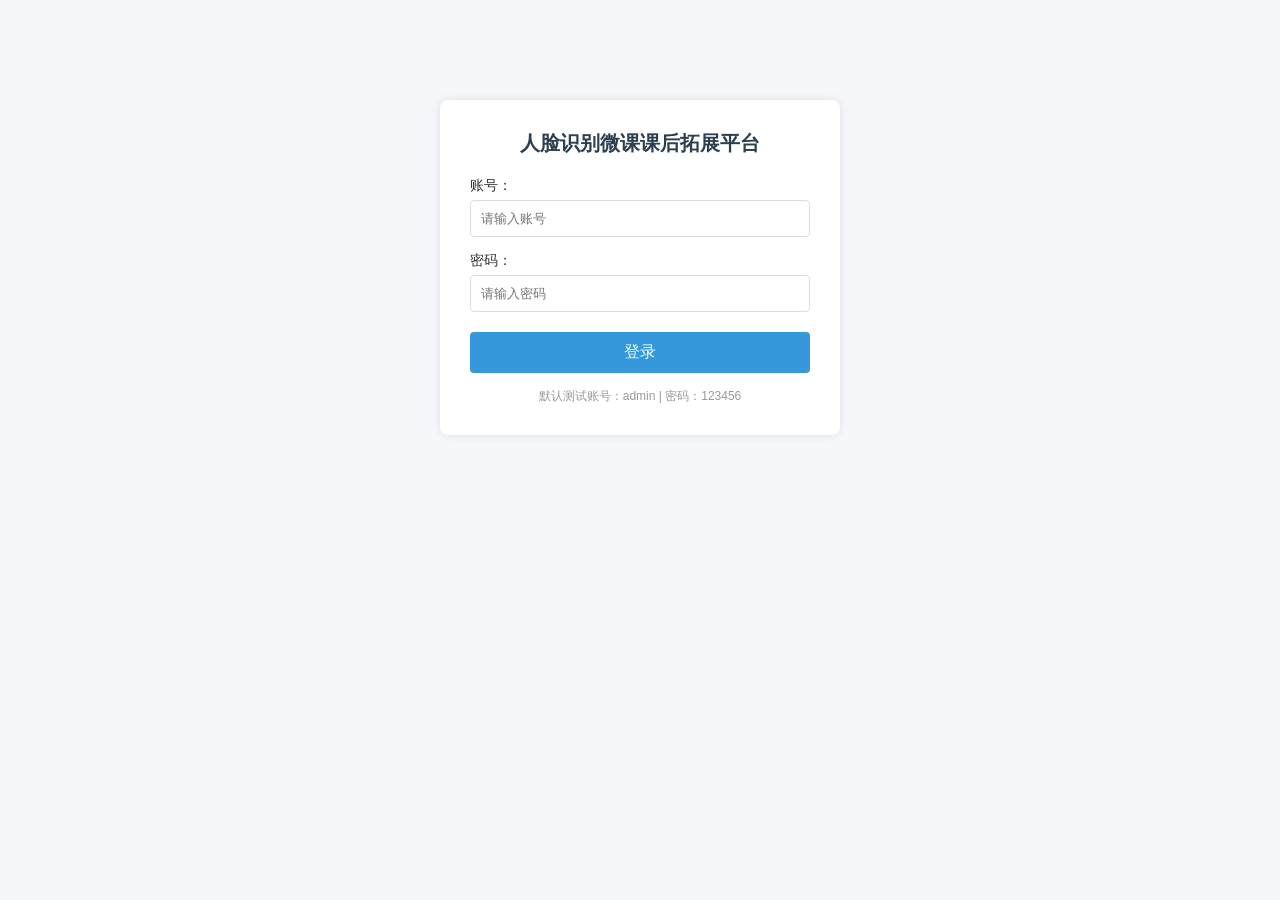
==== index.html @ 258c5673 "提交人脸识别微课平台代码" ====
<!DOCTYPE html>
<html lang="zh-CN">

<head>
    <meta charset="UTF-8">
    <meta name="viewport" content="width=device-width, initial-scale=1.0">
    <title>人脸识别微课 - 课后拓展平台</title>
    <!-- 引入全局样式 -->
    <link rel="stylesheet" href="./css/style.css">
</head>

<body>
    <div class="login-container">
        <h1>人脸识别微课课后拓展平台</h1>
        <div class="login-form">
            <label for="username">账号：</label>
            <input type="text" id="username" placeholder="请输入账号" required>
            <label for="password">密码：</label>
            <input type="password" id="password" placeholder="请输入密码" required>
            <button id="loginBtn">登录</button>
            <p class="tip">默认测试账号：admin | 密码：123456</p>
        </div>
    </div>
    <!-- 引入全局脚本 -->
    <script src="./js/main.js"></script>
</body>

</html>
---- css/style.css ----
/* 全局样式重置，消除浏览器默认差异 */
* {
    margin: 0;
    padding: 0;
    box-sizing: border-box;
    font-family: "微软雅黑", sans-serif;
}

body {
    background-color: #f5f7fa;
    color: #333;
}

/* 登录页样式 */
.login-container {
    width: 100%;
    max-width: 400px;
    margin: 100px auto;
    padding: 30px;
    background: #fff;
    border-radius: 8px;
    box-shadow: 0 0 10px rgba(0, 0, 0, 0.1);
    text-align: center;
}

.login-container h1 {
    font-size: 20px;
    margin-bottom: 20px;
    color: #2c3e50;
}

.login-form {
    text-align: left;
}

.login-form label {
    display: block;
    margin: 15px 0 5px;
    font-size: 14px;
}

.login-form input {
    width: 100%;
    padding: 10px;
    border: 1px solid #ddd;
    border-radius: 4px;
    outline: none;
}

.login-form input:focus {
    border-color: #3498db;
}

.login-form button {
    width: 100%;
    padding: 10px;
    margin-top: 20px;
    background: #3498db;
    color: #fff;
    border: none;
    border-radius: 4px;
    cursor: pointer;
    font-size: 16px;
}

.login-form button:hover {
    background: #2980b9;
}

.tip {
    margin-top: 15px;
    font-size: 12px;
    color: #999;
    text-align: center;
}

/* 学习/答题页 - 头部导航 */
.header {
    background: #2c3e50;
    color: #fff;
    padding: 15px 30px;
    display: flex;
    justify-content: space-between;
    align-items: center;
}

.header h2 {
    font-size: 18px;
}

.nav a {
    color: #fff;
    text-decoration: none;
    margin-left: 20px;
}

.nav a:hover {
    color: #3498db;
}

/* 内容容器通用样式 */
.content {
    max-width: 1200px;
    margin: 30px auto;
    padding: 0 30px;
}

/* 学习板块样式 */
.learn-card {
    background: #fff;
    padding: 20px;
    border-radius: 8px;
    box-shadow: 0 0 8px rgba(0, 0, 0, 0.05);
    margin-bottom: 20px;
}

.learn-card h3 {
    color: #2980b9;
    margin-bottom: 10px;
    border-left: 4px solid #3498db;
    padding-left: 10px;
}

.learn-card p,
.learn-card li {
    line-height: 1.8;
    margin: 8px 0;
    font-size: 14px;
}

.learn-card ul {
    padding-left: 20px;
}

/* 答题板块样式 */
.exam-card {
    background: #fff;
    padding: 20px;
    border-radius: 8px;
    box-shadow: 0 0 8px rgba(0, 0, 0, 0.05);
}

.question {
    margin: 20px 0;
    padding-bottom: 15px;
    border-bottom: 1px solid #eee;
}

.question h4 {
    font-size: 16px;
    margin-bottom: 10px;
}

.option {
    margin: 8px 0;
    cursor: pointer;
}

#submitBtn {
    padding: 10px 30px;
    background: #2ecc71;
    color: #fff;
    border: none;
    border-radius: 4px;
    cursor: pointer;
}

#submitBtn:hover {
    background: #27ae60;
}

#scoreResult {
    margin-top: 20px;
    font-size: 18px;
    font-weight: bold;
    color: #e74c3c;
}
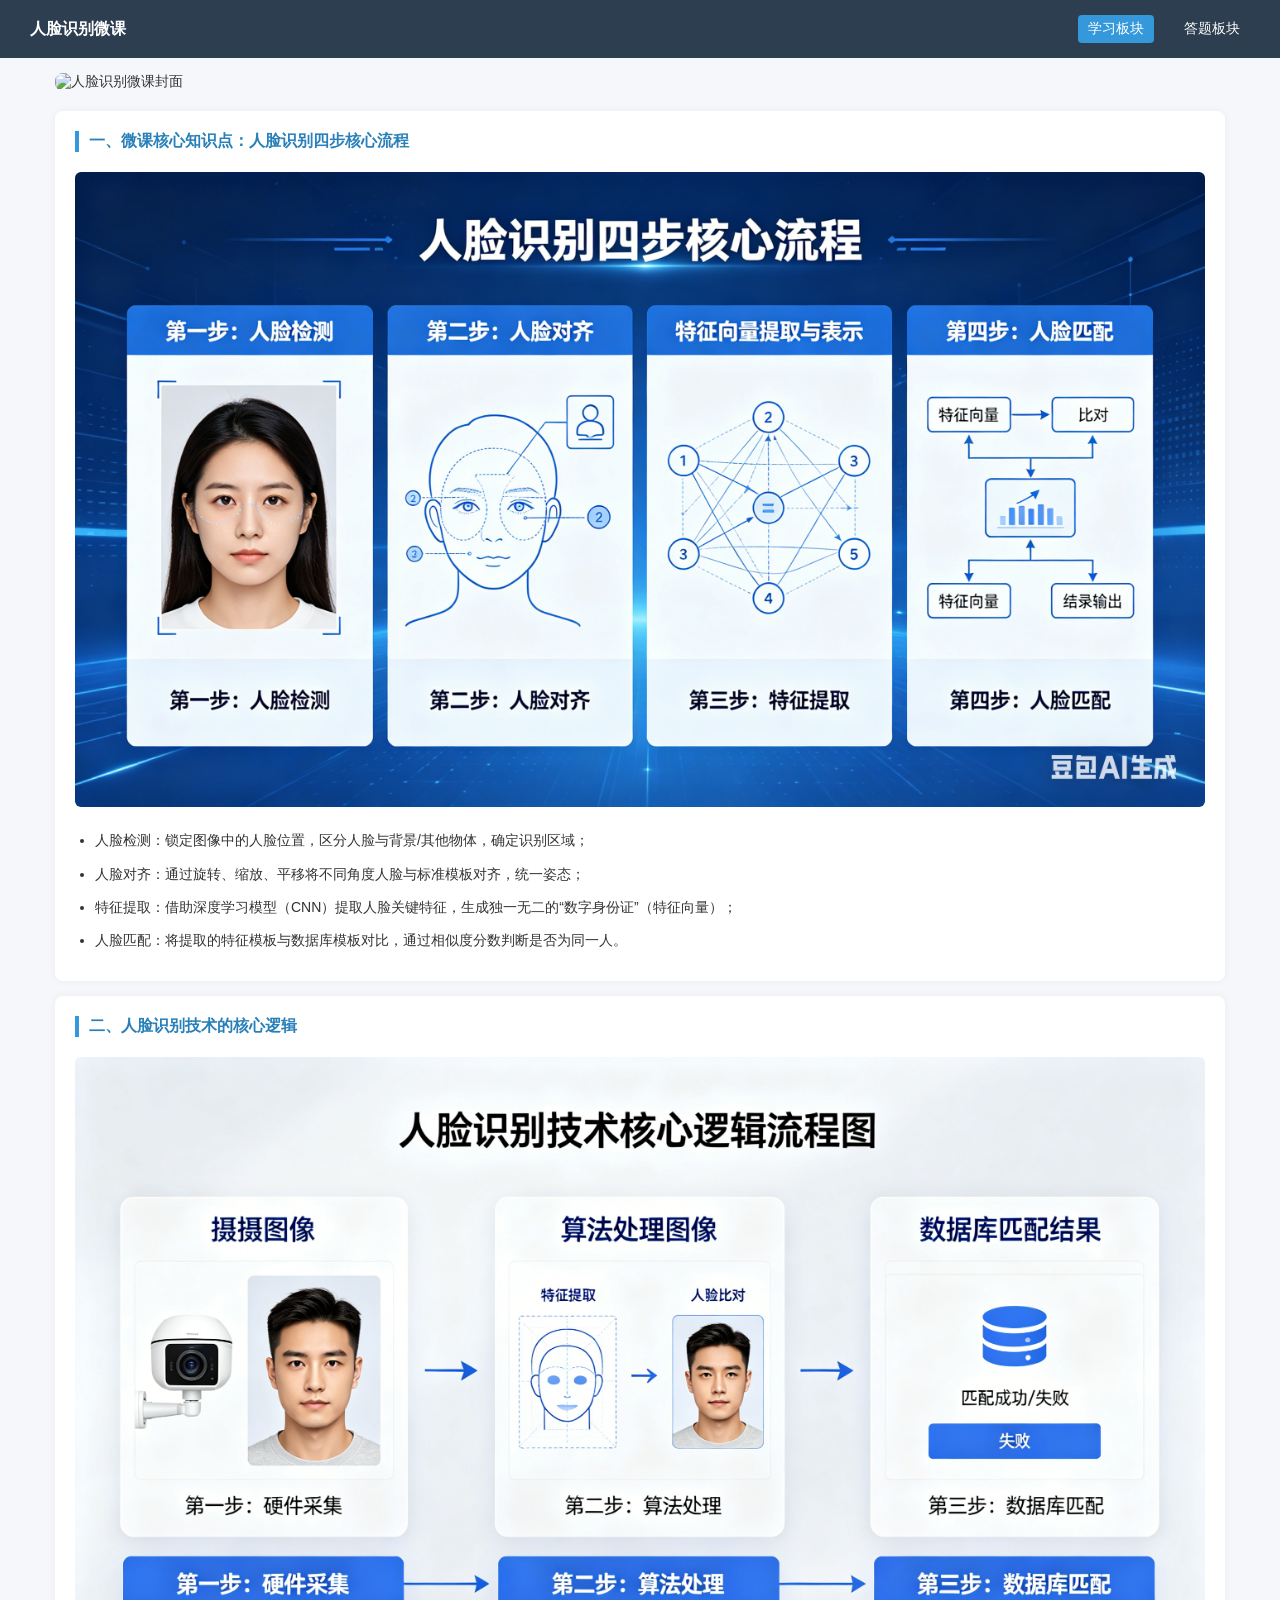
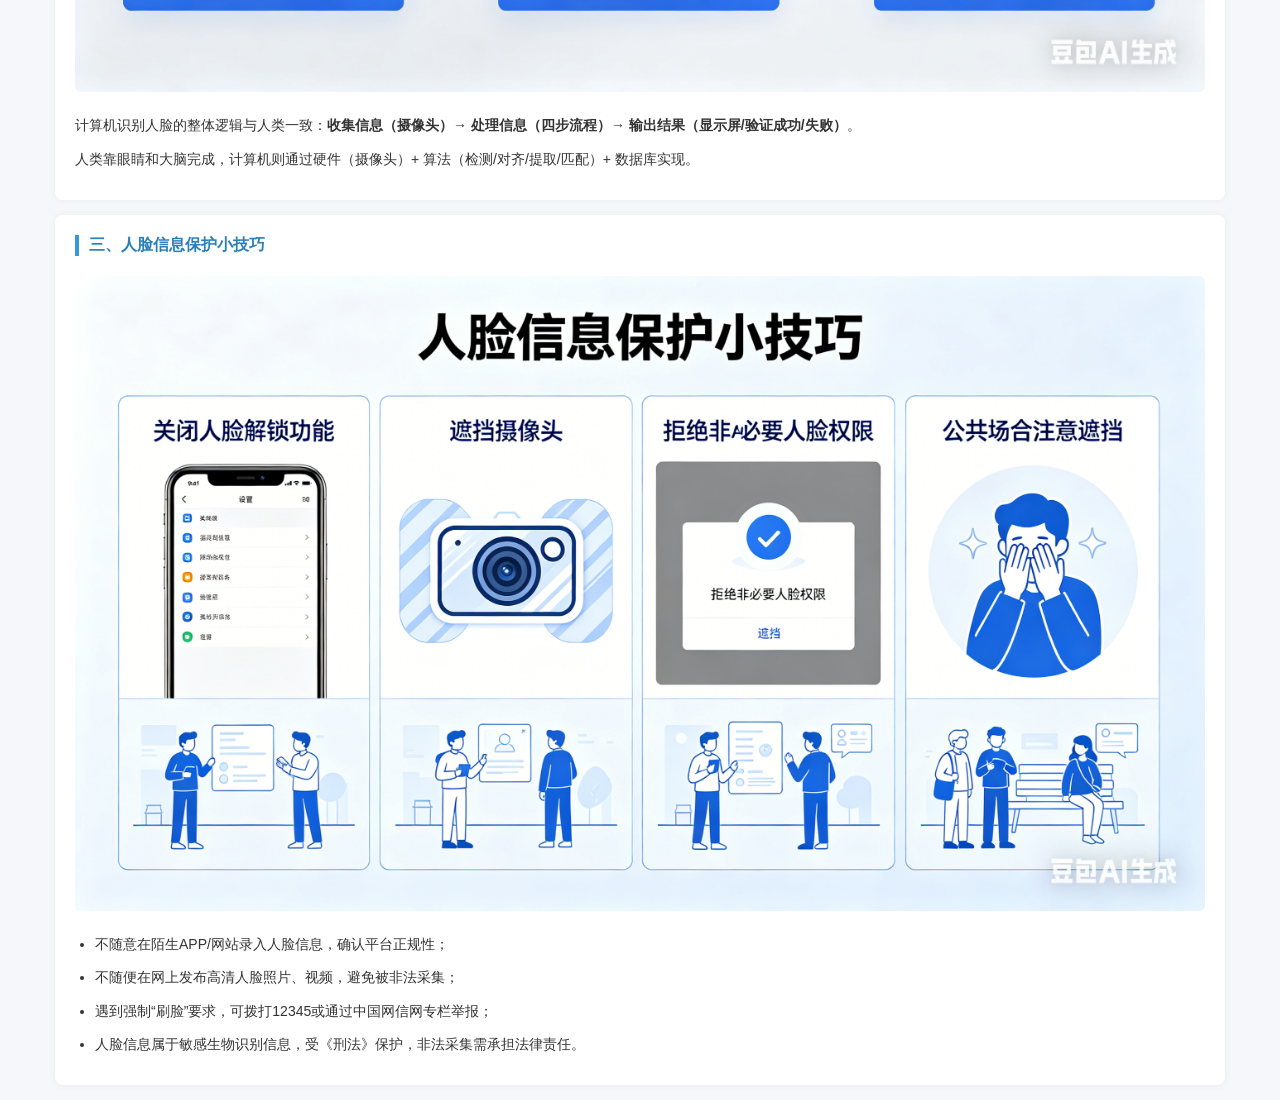
==== commit 856abfee: "更新内容" ====
--- a/index.html
+++ b/index.html
@@ -4,24 +4,55 @@
 <head>
     <meta charset="UTF-8">
     <meta name="viewport" content="width=device-width, initial-scale=1.0">
-    <title>人脸识别微课 - 课后拓展平台</title>
-    <!-- 引入全局样式 -->
+    <title>人脸识别微课 - 首页</title>
     <link rel="stylesheet" href="./css/style.css">
 </head>
 
 <body>
-    <div class="login-container">
-        <h1>人脸识别微课课后拓展平台</h1>
-        <div class="login-form">
-            <label for="username">账号：</label>
-            <input type="text" id="username" placeholder="请输入账号" required>
-            <label for="password">密码：</label>
-            <input type="password" id="password" placeholder="请输入密码" required>
-            <button id="loginBtn">登录</button>
-            <p class="tip">默认测试账号：admin | 密码：123456</p>
+    <!-- 响应式导航栏 -->
+    <div class="header">
+        <h2>人脸识别微课</h2>
+        <div class="nav">
+            <a href="./index.html" class="active">学习板块</a>
+            <a href="./pages/exam.html">答题板块</a>
         </div>
     </div>
-    <!-- 引入全局脚本 -->
+    <!-- 学习内容（整合原learn.html） -->
+    <div class="content">
+        <div class="learn-banner">
+            <!-- 替换为你的图片链接：建议尺寸750*300（手机适配） -->
+            <img src="images\1.png" alt="人脸识别微课封面">
+        </div>
+        <div class="learn-card">
+            <h3>一、微课核心知识点：人脸识别四步核心流程</h3>
+            <!-- 替换为你的图片链接：建议尺寸600*200 -->
+            <img src="images\2.png" alt="人脸识别四步流程" class="learn-img">
+            <ul>
+                <li>人脸检测：锁定图像中的人脸位置，区分人脸与背景/其他物体，确定识别区域；</li>
+                <li>人脸对齐：通过旋转、缩放、平移将不同角度人脸与标准模板对齐，统一姿态；</li>
+                <li>特征提取：借助深度学习模型（CNN）提取人脸关键特征，生成独一无二的“数字身份证”（特征向量）；</li>
+                <li>人脸匹配：将提取的特征模板与数据库模板对比，通过相似度分数判断是否为同一人。</li>
+            </ul>
+        </div>
+        <div class="learn-card">
+            <h3>二、人脸识别技术的核心逻辑</h3>
+            <!-- 替换为你的图片链接：建议尺寸600*200 -->
+            <img src="images\3.png" alt="人脸识别核心逻辑" class="learn-img">
+            <p>计算机识别人脸的整体逻辑与人类一致：<strong>收集信息（摄像头）→ 处理信息（四步流程）→ 输出结果（显示屏/验证成功/失败）</strong>。</p>
+            <p>人类靠眼睛和大脑完成，计算机则通过硬件（摄像头）+ 算法（检测/对齐/提取/匹配）+ 数据库实现。</p>
+        </div>
+        <div class="learn-card">
+            <h3>三、人脸信息保护小技巧</h3>
+            <!-- 替换为你的图片链接：建议尺寸600*200 -->
+            <img src="images\4.png" alt="人脸信息保护" class="learn-img">
+            <ul>
+                <li>不随意在陌生APP/网站录入人脸信息，确认平台正规性；</li>
+                <li>不随便在网上发布高清人脸照片、视频，避免被非法采集；</li>
+                <li>遇到强制“刷脸”要求，可拨打12345或通过中国网信网专栏举报；</li>
+                <li>人脸信息属于敏感生物识别信息，受《刑法》保护，非法采集需承担法律责任。</li>
+            </ul>
+        </div>
+    </div>
     <script src="./js/main.js"></script>
 </body>
 
--- a/css/style.css
+++ b/css/style.css
@@ -9,89 +9,47 @@
 body {
     background-color: #f5f7fa;
     color: #333;
-}
-
-/* 登录页样式 */
-.login-container {
-    width: 100%;
-    max-width: 400px;
-    margin: 100px auto;
-    padding: 30px;
-    background: #fff;
-    border-radius: 8px;
-    box-shadow: 0 0 10px rgba(0, 0, 0, 0.1);
-    text-align: center;
-}
-
-.login-container h1 {
-    font-size: 20px;
-    margin-bottom: 20px;
-    color: #2c3e50;
-}
-
-.login-form {
-    text-align: left;
-}
-
-.login-form label {
-    display: block;
-    margin: 15px 0 5px;
     font-size: 14px;
 }
 
-.login-form input {
-    width: 100%;
-    padding: 10px;
-    border: 1px solid #ddd;
-    border-radius: 4px;
-    outline: none;
-}
-
-.login-form input:focus {
-    border-color: #3498db;
-}
-
-.login-form button {
-    width: 100%;
-    padding: 10px;
-    margin-top: 20px;
-    background: #3498db;
-    color: #fff;
-    border: none;
-    border-radius: 4px;
-    cursor: pointer;
-    font-size: 16px;
-}
-
-.login-form button:hover {
-    background: #2980b9;
-}
-
-.tip {
-    margin-top: 15px;
-    font-size: 12px;
-    color: #999;
-    text-align: center;
-}
-
-/* 学习/答题页 - 头部导航 */
+/* 响应式导航栏 */
 .header {
     background: #2c3e50;
     color: #fff;
-    padding: 15px 30px;
+    padding: 12px 15px;
     display: flex;
+    flex-wrap: wrap;
     justify-content: space-between;
     align-items: center;
+    position: sticky;
+    top: 0;
+    z-index: 999;
 }
 
 .header h2 {
-    font-size: 18px;
+    font-size: 16px;
+    margin-bottom: 8px;
+    width: 100%;
+    text-align: center;
+}
+
+.nav {
+    width: 100%;
+    display: flex;
+    justify-content: center;
+    gap: 20px;
 }
 
 .nav a {
     color: #fff;
     text-decoration: none;
-    margin-left: 20px;
+    font-size: 14px;
+    padding: 5px 10px;
+    border-radius: 4px;
+}
+
+.nav a.active {
+    background: #3498db;
 }
 
 .nav a:hover {
@@ -101,17 +59,29 @@
 /* 内容容器通用样式 */
 .content {
     max-width: 1200px;
-    margin: 30px auto;
-    padding: 0 30px;
+    margin: 15px auto;
+    padding: 0 15px;
 }
 
 /* 学习板块样式 */
+.learn-banner {
+    margin-bottom: 20px;
+    border-radius: 8px;
+    overflow: hidden;
+}
+
+.learn-banner img {
+    width: 100%;
+    height: auto;
+    display: block;
+}
+
 .learn-card {
     background: #fff;
-    padding: 20px;
+    padding: 15px;
     border-radius: 8px;
     box-shadow: 0 0 8px rgba(0, 0, 0, 0.05);
-    margin-bottom: 20px;
+    margin-bottom: 15px;
 }
 
 .learn-card h3 {
@@ -119,13 +89,20 @@
     margin-bottom: 10px;
     border-left: 4px solid #3498db;
     padding-left: 10px;
+    font-size: 16px;
+}
+
+.learn-img {
+    width: 100%;
+    height: auto;
+    border-radius: 6px;
+    margin: 10px 0;
 }
 
 .learn-card p,
 .learn-card li {
     line-height: 1.8;
     margin: 8px 0;
-    font-size: 14px;
 }
 
 .learn-card ul {
@@ -135,27 +112,81 @@
 /* 答题板块样式 */
 .exam-card {
     background: #fff;
-    padding: 20px;
+    padding: 15px;
     border-radius: 8px;
     box-shadow: 0 0 8px rgba(0, 0, 0, 0.05);
 }
 
+.exam-card h3 {
+    text-align: center;
+    margin-bottom: 20px;
+    color: #2c3e50;
+    font-size: 16px;
+}
+
 .question {
-    margin: 20px 0;
+    margin: 15px 0;
     padding-bottom: 15px;
     border-bottom: 1px solid #eee;
 }
 
 .question h4 {
-    font-size: 16px;
+    font-size: 15px;
     margin-bottom: 10px;
+    color: #333;
 }
 
 .option {
     margin: 8px 0;
     cursor: pointer;
-}
-
+    padding: 8px;
+    border-radius: 4px;
+    transition: background 0.2s;
+}
+
+.option:hover {
+    background: #f0f7ff;
+}
+
+.option input {
+    margin-right: 8px;
+}
+
+/* 解析样式 */
+.analysis {
+    margin-top: 10px;
+}
+
+.analysis-content {
+    padding: 10px;
+    border-radius: 4px;
+    margin-top: 8px;
+}
+
+.analysis-content.correct {
+    background: #e8f5e9;
+    border: 1px solid #c8e6c9;
+}
+
+.analysis-content.wrong {
+    background: #ffebee;
+    border: 1px solid #ffcdd2;
+}
+
+.analysis-content span {
+    display: inline-block;
+    margin-right: 10px;
+    font-size: 13px;
+}
+
+.analysis-content p {
+    margin-top: 8px;
+    font-size: 13px;
+    color: #555;
+    line-height: 1.6;
+}
+
+/* 提交按钮 */
 #submitBtn {
     padding: 10px 30px;
     background: #2ecc71;
@@ -163,15 +194,53 @@
     border: none;
     border-radius: 4px;
     cursor: pointer;
+    display: block;
+    margin: 20px auto;
+    font-size: 16px;
 }
 
 #submitBtn:hover {
     background: #27ae60;
 }
 
-#scoreResult {
+/* 总分展示 */
+.score-result {
     margin-top: 20px;
     font-size: 18px;
     font-weight: bold;
     color: #e74c3c;
+    text-align: center;
+    padding: 10px;
+    background: #fef9e7;
+    border-radius: 4px;
+}
+
+/* 媒体查询：适配手机端（768px以下） */
+@media (min-width: 768px) {
+    .header {
+        padding: 15px 30px;
+        flex-wrap: nowrap;
+    }
+
+    .header h2 {
+        width: auto;
+        text-align: left;
+        margin-bottom: 0;
+    }
+
+    .nav {
+        width: auto;
+    }
+
+    .learn-card {
+        padding: 20px;
+    }
+
+    .exam-card {
+        padding: 20px;
+    }
+
+    .exam-card h3 {
+        font-size: 18px;
+    }
 }
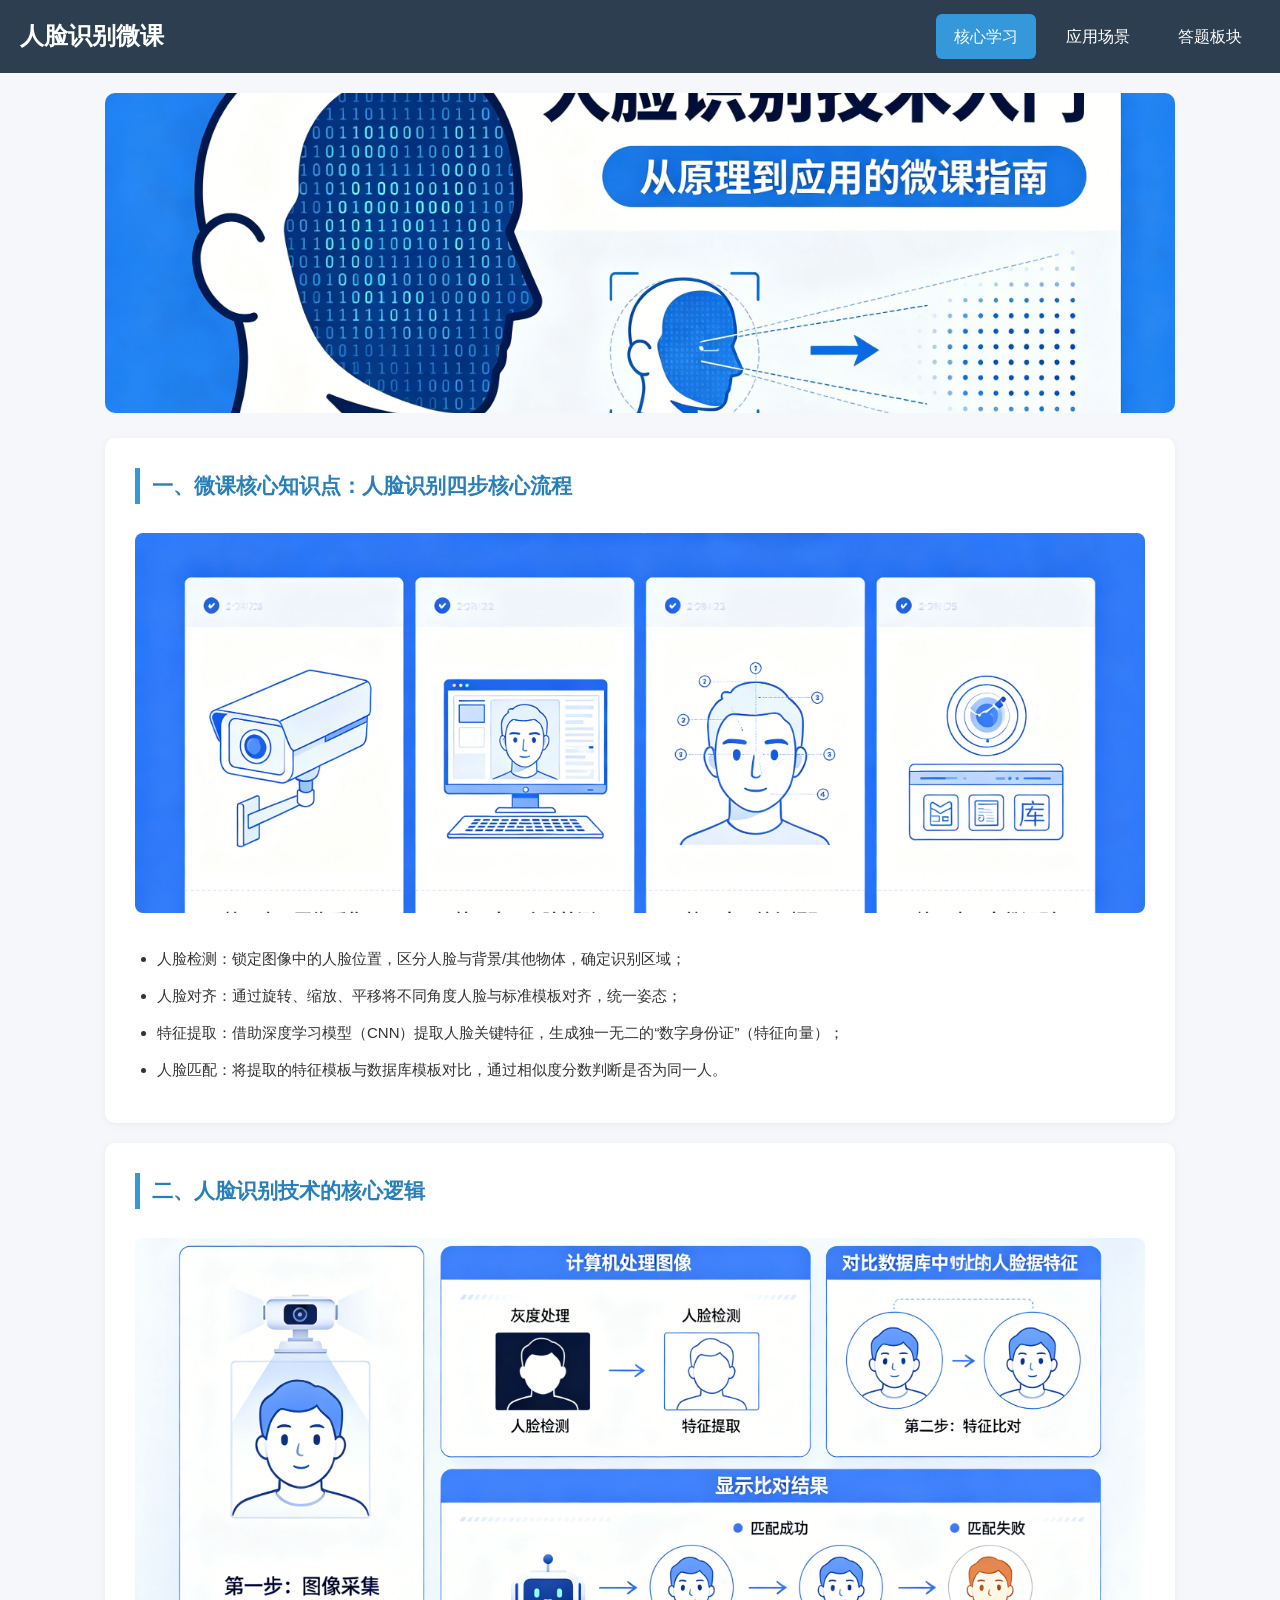
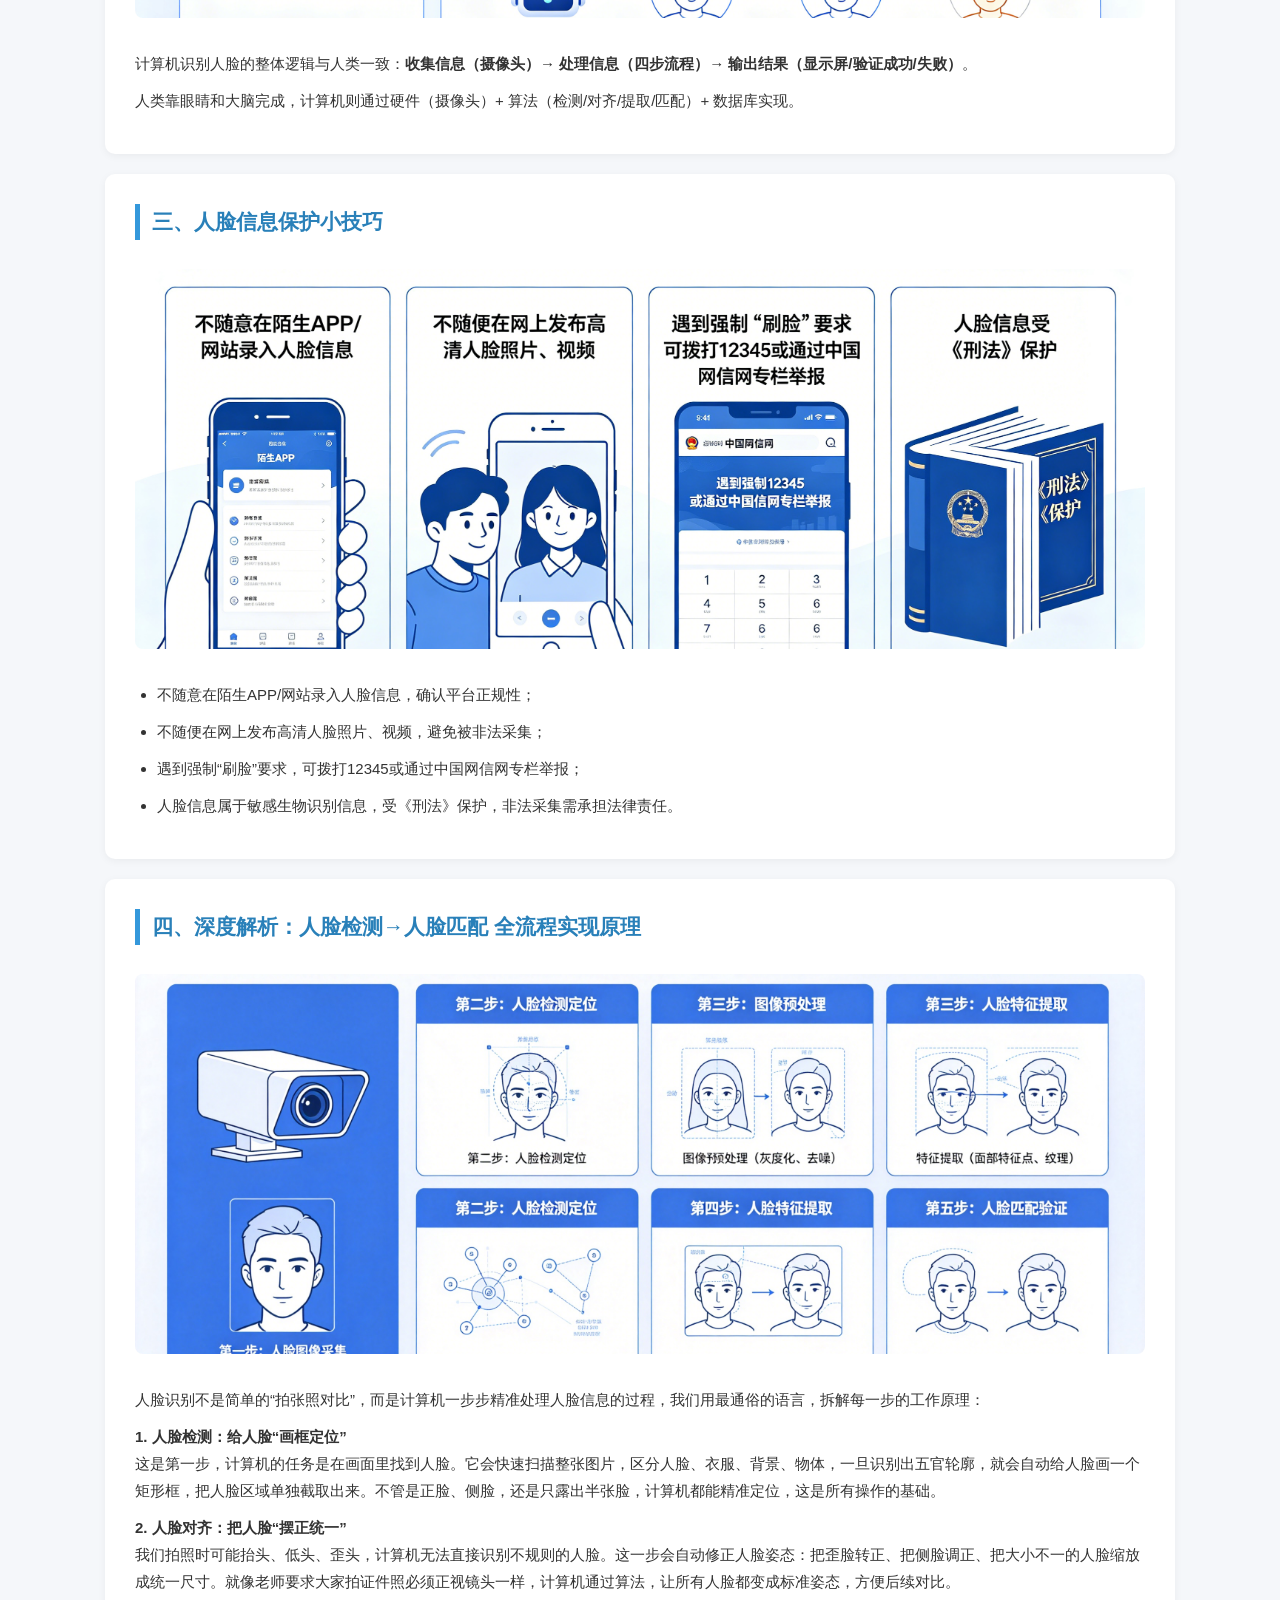
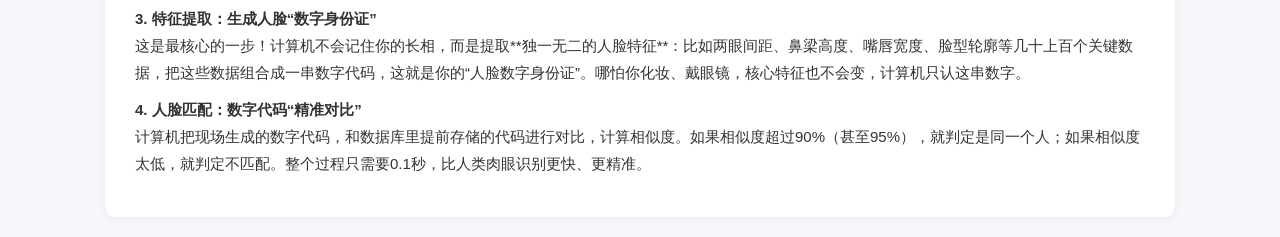
==== commit 99bd3dcd: "更新内容" ====
--- a/index.html
+++ b/index.html
@@ -4,29 +4,29 @@
 <head>
     <meta charset="UTF-8">
     <meta name="viewport" content="width=device-width, initial-scale=1.0">
-    <title>人脸识别微课 - 首页</title>
+    <title>人脸识别微课 - 核心学习</title>
     <link rel="stylesheet" href="./css/style.css">
 </head>
 
 <body>
     <!-- 响应式导航栏 -->
     <div class="header">
-        <h2>人脸识别微课</h2>
+        <h2 class="logo">人脸识别微课</h2>
         <div class="nav">
-            <a href="./index.html" class="active">学习板块</a>
+            <a href="./index.html" class="active">核心学习</a>
+            <a href="./pages/learn-apply.html">应用场景</a>
             <a href="./pages/exam.html">答题板块</a>
         </div>
     </div>
-    <!-- 学习内容（整合原learn.html） -->
+
     <div class="content">
         <div class="learn-banner">
-            <!-- 替换为你的图片链接：建议尺寸750*300（手机适配） -->
-            <img src="images\1.png" alt="人脸识别微课封面">
+            <img src="images/横幅.png" alt="人脸识别微课封面">
         </div>
+
         <div class="learn-card">
             <h3>一、微课核心知识点：人脸识别四步核心流程</h3>
-            <!-- 替换为你的图片链接：建议尺寸600*200 -->
-            <img src="images\2.png" alt="人脸识别四步流程" class="learn-img">
+            <img src="images/人脸识别四步核心流程.png" alt="人脸识别四步流程" class="learn-img">
             <ul>
                 <li>人脸检测：锁定图像中的人脸位置，区分人脸与背景/其他物体，确定识别区域；</li>
                 <li>人脸对齐：通过旋转、缩放、平移将不同角度人脸与标准模板对齐，统一姿态；</li>
@@ -34,17 +34,17 @@
                 <li>人脸匹配：将提取的特征模板与数据库模板对比，通过相似度分数判断是否为同一人。</li>
             </ul>
         </div>
+
         <div class="learn-card">
             <h3>二、人脸识别技术的核心逻辑</h3>
-            <!-- 替换为你的图片链接：建议尺寸600*200 -->
-            <img src="images\3.png" alt="人脸识别核心逻辑" class="learn-img">
+            <img src="images/人脸识别技术的核心逻辑.png" alt="人脸识别核心逻辑" class="learn-img">
             <p>计算机识别人脸的整体逻辑与人类一致：<strong>收集信息（摄像头）→ 处理信息（四步流程）→ 输出结果（显示屏/验证成功/失败）</strong>。</p>
             <p>人类靠眼睛和大脑完成，计算机则通过硬件（摄像头）+ 算法（检测/对齐/提取/匹配）+ 数据库实现。</p>
         </div>
+
         <div class="learn-card">
             <h3>三、人脸信息保护小技巧</h3>
-            <!-- 替换为你的图片链接：建议尺寸600*200 -->
-            <img src="images\4.png" alt="人脸信息保护" class="learn-img">
+            <img src="images/人脸信息保护小技巧.png" alt="人脸信息保护" class="learn-img">
             <ul>
                 <li>不随意在陌生APP/网站录入人脸信息，确认平台正规性；</li>
                 <li>不随便在网上发布高清人脸照片、视频，避免被非法采集；</li>
@@ -52,7 +52,26 @@
                 <li>人脸信息属于敏感生物识别信息，受《刑法》保护，非法采集需承担法律责任。</li>
             </ul>
         </div>
+
+        <div class="learn-card">
+            <h3>四、深度解析：人脸检测→人脸匹配 全流程实现原理</h3>
+            <img src="images/深度解析：人脸检测→人脸匹配 全流程实现原理.png" alt="人脸识别深度解析" class="learn-img">
+            <p>人脸识别不是简单的“拍张照对比”，而是计算机一步步精准处理人脸信息的过程，我们用最通俗的语言，拆解每一步的工作原理：</p>
+            <p><strong>1. 人脸检测：给人脸“画框定位”</strong><br>
+                这是第一步，计算机的任务是在画面里找到人脸。它会快速扫描整张图片，区分人脸、衣服、背景、物体，一旦识别出五官轮廓，就会自动给人脸画一个矩形框，把人脸区域单独截取出来。不管是正脸、侧脸，还是只露出半张脸，计算机都能精准定位，这是所有操作的基础。
+            </p>
+            <p><strong>2. 人脸对齐：把人脸“摆正统一”</strong><br>
+                我们拍照时可能抬头、低头、歪头，计算机无法直接识别不规则的人脸。这一步会自动修正人脸姿态：把歪脸转正、把侧脸调正、把大小不一的人脸缩放成统一尺寸。就像老师要求大家拍证件照必须正视镜头一样，计算机通过算法，让所有人脸都变成标准姿态，方便后续对比。
+            </p>
+            <p><strong>3. 特征提取：生成人脸“数字身份证”</strong><br>
+                这是最核心的一步！计算机不会记住你的长相，而是提取**独一无二的人脸特征**：比如两眼间距、鼻梁高度、嘴唇宽度、脸型轮廓等几十上百个关键数据，把这些数据组合成一串数字代码，这就是你的“人脸数字身份证”。哪怕你化妆、戴眼镜，核心特征也不会变，计算机只认这串数字。
+            </p>
+            <p><strong>4. 人脸匹配：数字代码“精准对比”</strong><br>
+                计算机把现场生成的数字代码，和数据库里提前存储的代码进行对比，计算相似度。如果相似度超过90%（甚至95%），就判定是同一个人；如果相似度太低，就判定不匹配。整个过程只需要0.1秒，比人类肉眼识别更快、更精准。
+            </p>
+        </div>
     </div>
+
     <script src="./js/main.js"></script>
 </body>
 
--- a/css/style.css
+++ b/css/style.css
@@ -1,51 +1,53 @@
-/* 全局样式重置，消除浏览器默认差异 */
+/* 全局样式重置 */
 * {
     margin: 0;
     padding: 0;
     box-sizing: border-box;
-    font-family: "微软雅黑", sans-serif;
+    font-family: "微软雅黑", "Microsoft YaHei", sans-serif;
 }
 
 body {
     background-color: #f5f7fa;
     color: #333;
     font-size: 14px;
-}
-
-/* 响应式导航栏 */
+    line-height: 1.7;
+}
+
+/* 导航栏修复：不换行、美观、固定布局 */
 .header {
     background: #2c3e50;
     color: #fff;
-    padding: 12px 15px;
+    padding: 14px 20px;
     display: flex;
-    flex-wrap: wrap;
     justify-content: space-between;
     align-items: center;
     position: sticky;
     top: 0;
     z-index: 999;
-}
-
-.header h2 {
-    font-size: 16px;
-    margin-bottom: 8px;
-    width: 100%;
-    text-align: center;
+    flex-wrap: nowrap !important;
+    white-space: nowrap;
+}
+
+.logo {
+    font-size: 20px;
+    font-weight: bold;
+    white-space: nowrap;
 }
 
 .nav {
-    width: 100%;
     display: flex;
-    justify-content: center;
-    gap: 20px;
+    gap: 12px;
+    align-items: center;
 }
 
 .nav a {
     color: #fff;
     text-decoration: none;
-    font-size: 14px;
-    padding: 5px 10px;
-    border-radius: 4px;
+    font-size: 15px;
+    padding: 8px 14px;
+    border-radius: 6px;
+    transition: all 0.2s;
+    white-space: nowrap;
 }
 
 .nav a.active {
@@ -53,95 +55,105 @@
 }
 
 .nav a:hover {
-    color: #3498db;
-}
-
-/* 内容容器通用样式 */
+    background: #3498db;
+    opacity: 0.9;
+}
+
+/* 内容容器 */
 .content {
-    max-width: 1200px;
-    margin: 15px auto;
+    max-width: 1100px;
+    margin: 20px auto;
     padding: 0 15px;
 }
 
-/* 学习板块样式 */
+/* 横幅图片：修复显示不全 */
 .learn-banner {
-    margin-bottom: 20px;
-    border-radius: 8px;
+    width: 100%;
+    height: 240px;
+    border-radius: 10px;
     overflow: hidden;
+    margin-bottom: 25px;
 }
 
 .learn-banner img {
     width: 100%;
-    height: auto;
+    height: 100%;
+    object-fit: cover;
     display: block;
 }
 
+/* 学习卡片 */
 .learn-card {
     background: #fff;
-    padding: 15px;
-    border-radius: 8px;
-    box-shadow: 0 0 8px rgba(0, 0, 0, 0.05);
-    margin-bottom: 15px;
+    padding: 22px;
+    border-radius: 10px;
+    box-shadow: 0 2px 8px rgba(0, 0, 0, 0.05);
+    margin-bottom: 20px;
 }
 
 .learn-card h3 {
     color: #2980b9;
-    margin-bottom: 10px;
-    border-left: 4px solid #3498db;
-    padding-left: 10px;
-    font-size: 16px;
+    margin-bottom: 15px;
+    border-left: 5px solid #3498db;
+    padding-left: 12px;
+    font-size: 18px;
 }
 
 .learn-img {
     width: 100%;
-    height: auto;
-    border-radius: 6px;
-    margin: 10px 0;
+    max-height: 380px;
+    object-fit: cover;
+    border-radius: 8px;
+    margin: 14px 0;
 }
 
 .learn-card p,
 .learn-card li {
     line-height: 1.8;
-    margin: 8px 0;
+    margin: 10px 0;
+    font-size: 15px;
 }
 
 .learn-card ul {
-    padding-left: 20px;
-}
-
-/* 答题板块样式 */
+    padding-left: 22px;
+}
+
+/* 答题卡片 */
 .exam-card {
     background: #fff;
-    padding: 15px;
-    border-radius: 8px;
-    box-shadow: 0 0 8px rgba(0, 0, 0, 0.05);
+    padding: 25px;
+    border-radius: 10px;
+    box-shadow: 0 2px 8px rgba(0, 0, 0, 0.05);
 }
 
 .exam-card h3 {
     text-align: center;
-    margin-bottom: 20px;
+    margin-bottom: 25px;
     color: #2c3e50;
+    font-size: 19px;
+}
+
+.question {
+    margin: 20px 0;
+    padding-bottom: 18px;
+    border-bottom: 1px solid #eee;
+}
+
+.question h4 {
     font-size: 16px;
-}
-
-.question {
-    margin: 15px 0;
-    padding-bottom: 15px;
-    border-bottom: 1px solid #eee;
-}
-
-.question h4 {
-    font-size: 15px;
-    margin-bottom: 10px;
+    margin-bottom: 12px;
     color: #333;
 }
 
+/* 答题点击范围优化 */
 .option {
-    margin: 8px 0;
+    display: block;
+    margin: 10px 0;
     cursor: pointer;
-    padding: 8px;
-    border-radius: 4px;
+    padding: 10px 12px;
+    border-radius: 6px;
     transition: background 0.2s;
+    width: 100%;
 }
 
 .option:hover {
@@ -149,18 +161,19 @@
 }
 
 .option input {
-    margin-right: 8px;
+    margin-right: 10px;
+    transform: scale(1.1);
 }
 
 /* 解析样式 */
 .analysis {
+    margin-top: 12px;
+}
+
+.analysis-content {
+    padding: 14px;
+    border-radius: 6px;
     margin-top: 10px;
-}
-
-.analysis-content {
-    padding: 10px;
-    border-radius: 4px;
-    margin-top: 8px;
 }
 
 .analysis-content.correct {
@@ -175,72 +188,103 @@
 
 .analysis-content span {
     display: inline-block;
-    margin-right: 10px;
-    font-size: 13px;
+    margin-right: 15px;
+    font-size: 14px;
 }
 
 .analysis-content p {
-    margin-top: 8px;
-    font-size: 13px;
+    margin-top: 10px;
+    font-size: 14px;
     color: #555;
     line-height: 1.6;
 }
 
 /* 提交按钮 */
 #submitBtn {
-    padding: 10px 30px;
+    padding: 12px 35px;
     background: #2ecc71;
     color: #fff;
     border: none;
-    border-radius: 4px;
+    border-radius: 6px;
     cursor: pointer;
     display: block;
-    margin: 20px auto;
-    font-size: 16px;
+    margin: 30px auto;
+    font-size: 17px;
+    transition: background 0.2s;
 }
 
 #submitBtn:hover {
     background: #27ae60;
 }
 
-/* 总分展示 */
+/* 总分 */
 .score-result {
     margin-top: 20px;
-    font-size: 18px;
+    font-size: 20px;
     font-weight: bold;
     color: #e74c3c;
     text-align: center;
-    padding: 10px;
+    padding: 14px;
     background: #fef9e7;
-    border-radius: 4px;
-}
-
-/* 媒体查询：适配手机端（768px以下） */
+    border-radius: 6px;
+}
+
+/* 电脑端专属优化 */
 @media (min-width: 768px) {
+    body {
+        font-size: 16px;
+    }
+
+    .logo {
+        font-size: 24px;
+    }
+
+    .nav a {
+        font-size: 16px;
+        padding: 9px 18px;
+    }
+
+    .learn-banner {
+        height: 320px;
+    }
+
+    .learn-card {
+        padding: 30px;
+    }
+
+    .learn-card h3 {
+        font-size: 21px;
+    }
+
+    .exam-card {
+        padding: 40px;
+    }
+
+    .question h4 {
+        font-size: 18px;
+    }
+
+    .option {
+        font-size: 16px;
+    }
+}
+
+/* 手机端小屏优化 */
+@media (max-width: 576px) {
     .header {
-        padding: 15px 30px;
-        flex-wrap: nowrap;
-    }
-
-    .header h2 {
-        width: auto;
-        text-align: left;
-        margin-bottom: 0;
-    }
-
-    .nav {
-        width: auto;
-    }
-
-    .learn-card {
-        padding: 20px;
-    }
-
-    .exam-card {
-        padding: 20px;
-    }
-
-    .exam-card h3 {
-        font-size: 18px;
+        padding: 12px 10px;
+    }
+
+    .logo {
+        font-size: 16px;
+    }
+
+    .nav a {
+        font-size: 13px;
+        padding: 6px 8px;
+    }
+
+    .learn-banner {
+        height: 160px;
     }
 }
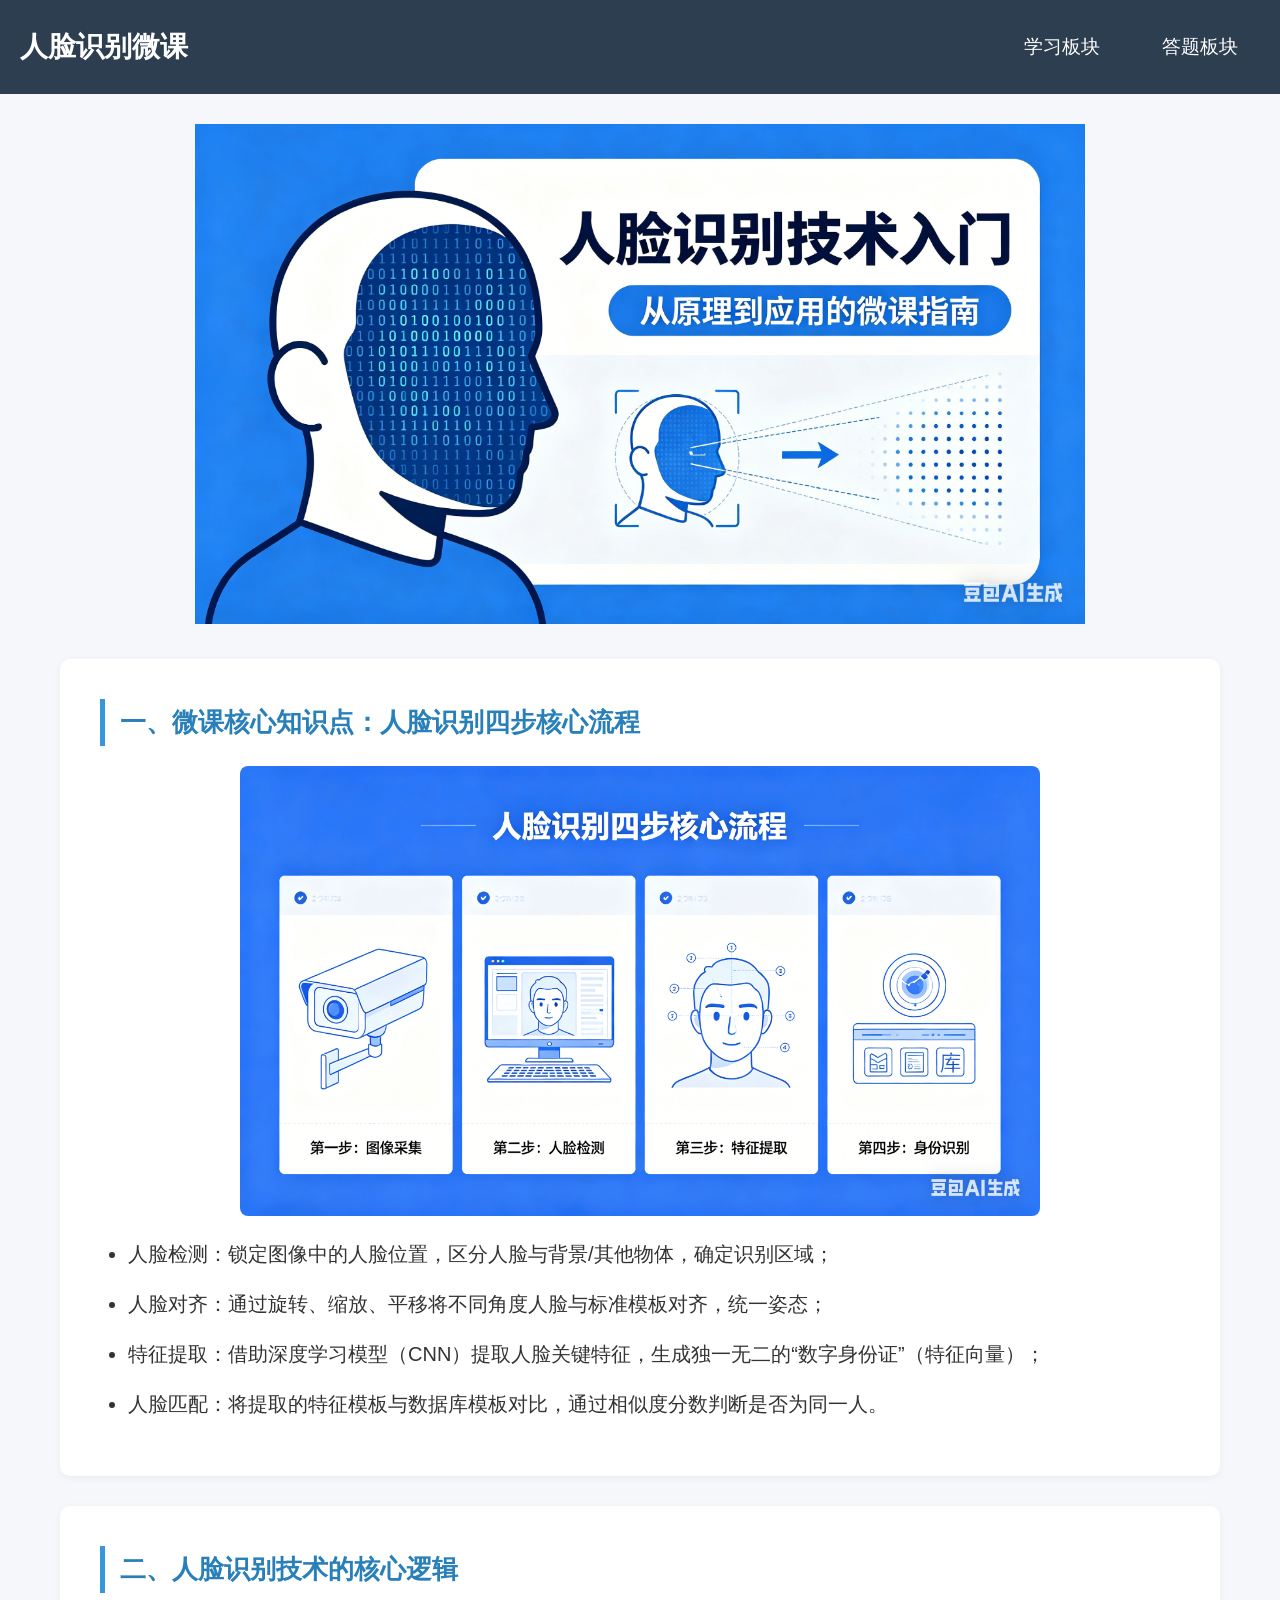
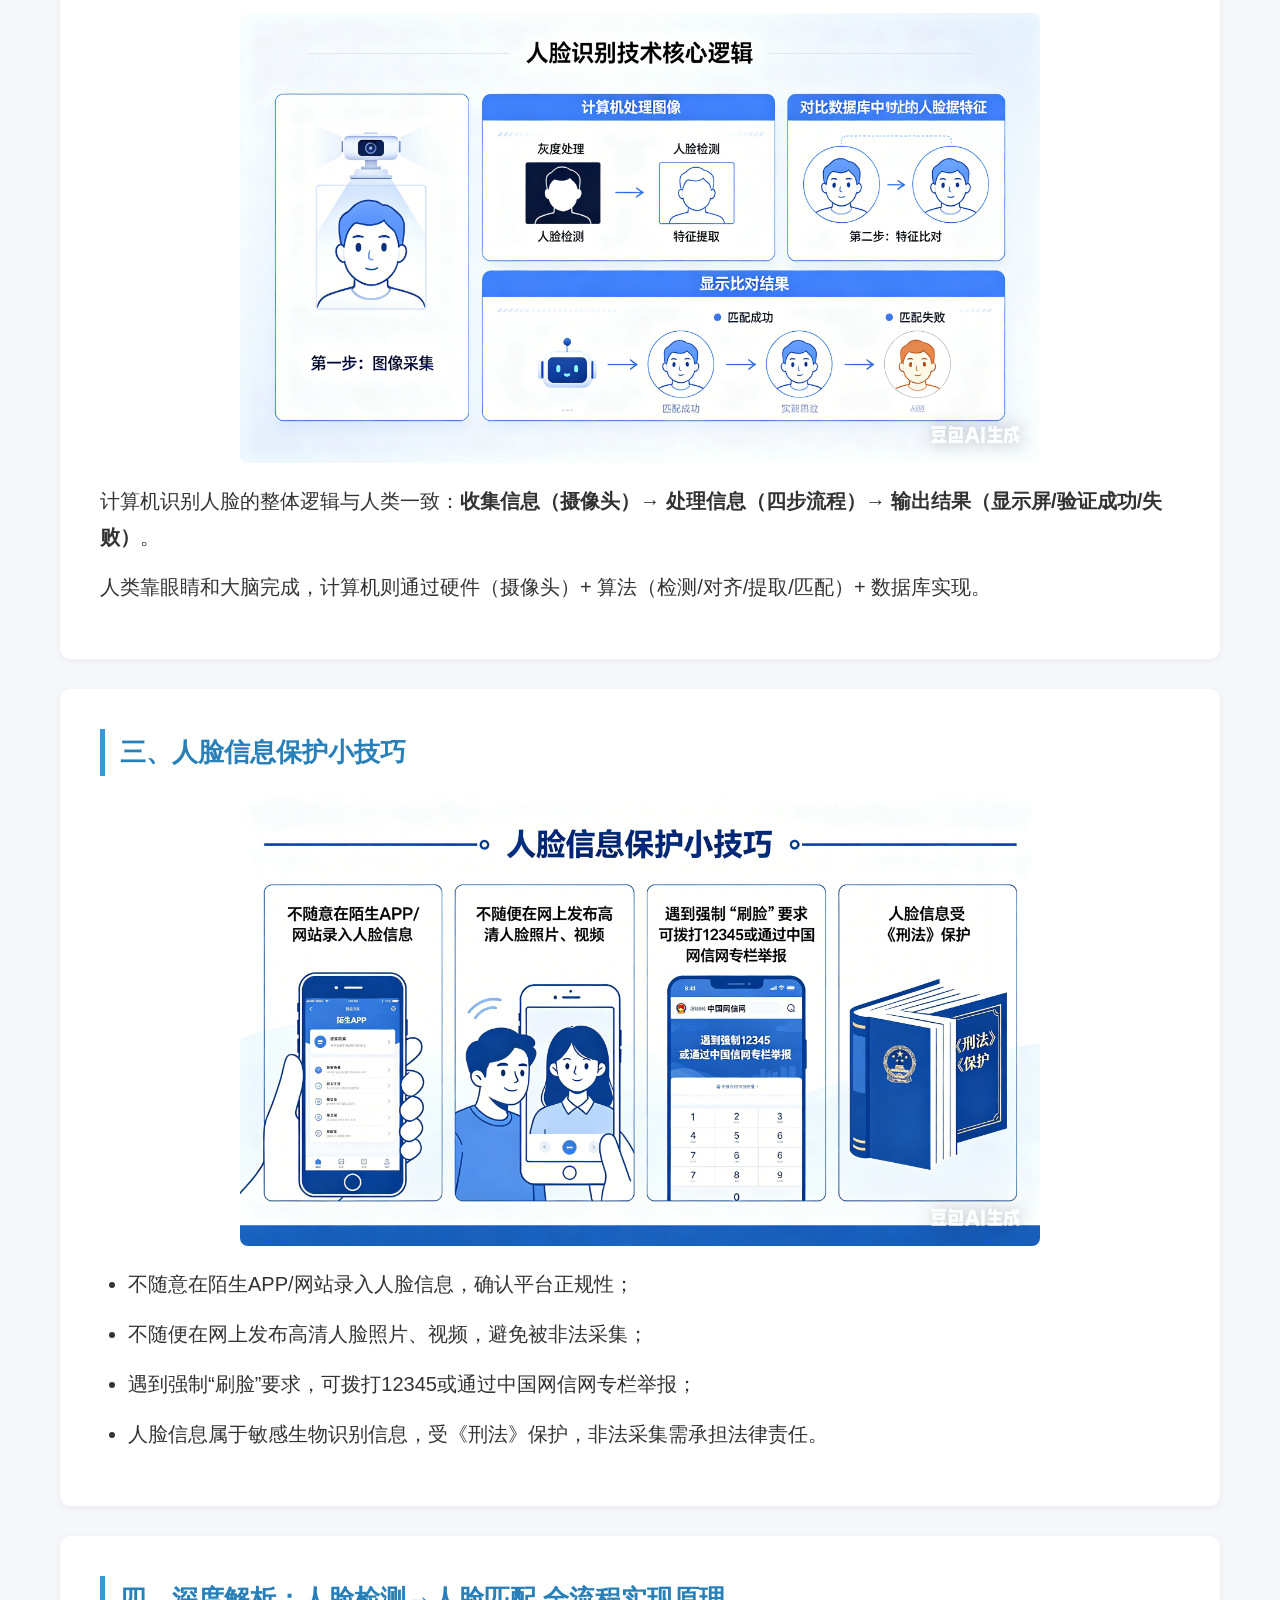
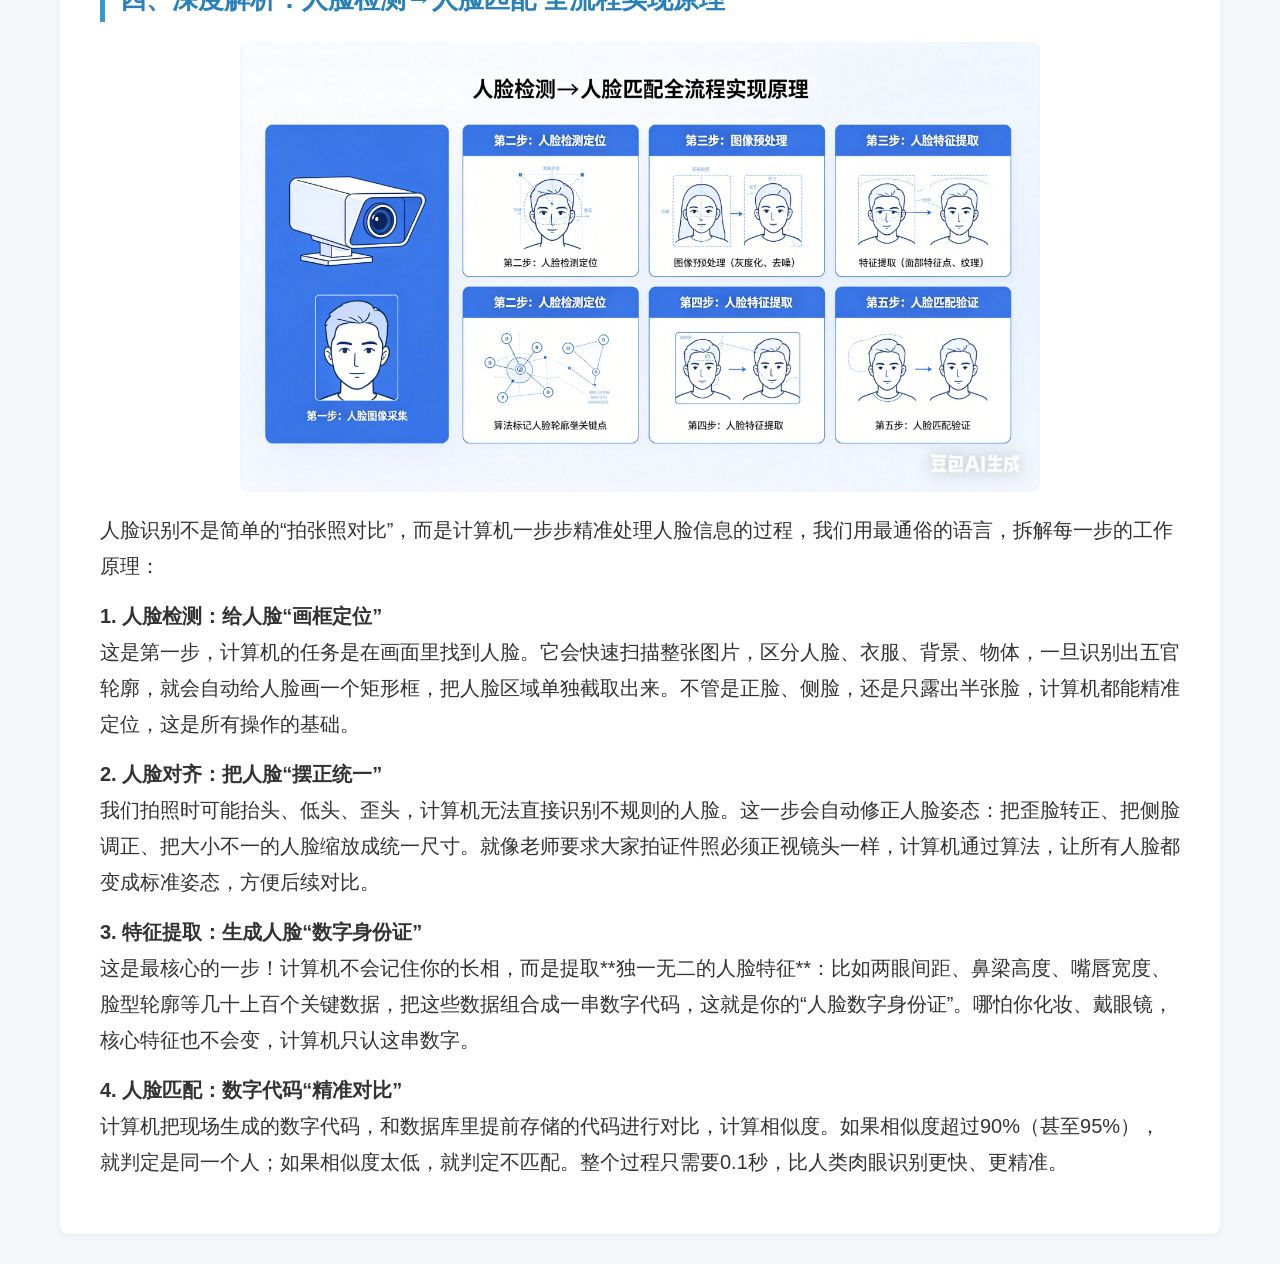
==== commit 480b53fa: "更新" ====
--- a/index.html
+++ b/index.html
@@ -4,17 +4,23 @@
 <head>
     <meta charset="UTF-8">
     <meta name="viewport" content="width=device-width, initial-scale=1.0">
-    <title>人脸识别微课 - 核心学习</title>
+    <title>人脸识别微课 - 微课学习</title>
     <link rel="stylesheet" href="./css/style.css">
 </head>
 
 <body>
-    <!-- 响应式导航栏 -->
+    <!-- 响应式导航栏（含二级下拉） -->
     <div class="header">
         <h2 class="logo">人脸识别微课</h2>
         <div class="nav">
-            <a href="./index.html" class="active">核心学习</a>
-            <a href="./pages/learn-apply.html">应用场景</a>
+            <div class="dropdown">
+                <a class="dropdown-btn">学习板块</a>
+                <div class="dropdown-content">
+                    <a href="./index.html" class="active">微课学习</a>
+                    <a href="./pages/learn-apply.html">应用场景</a>
+                    <a href="./pages/learn-expand.html">拓展学习</a>
+                </div>
+            </div>
             <a href="./pages/exam.html">答题板块</a>
         </div>
     </div>
--- a/css/style.css
+++ b/css/style.css
@@ -6,154 +6,247 @@
     font-family: "微软雅黑", "Microsoft YaHei", sans-serif;
 }
 
+/* 全局基础样式：电脑端字体加大，手机端自适应 */
 body {
     background-color: #f5f7fa;
     color: #333;
-    font-size: 14px;
-    line-height: 1.7;
-}
-
-/* 导航栏修复：不换行、美观、固定布局 */
+    font-size: 16px;
+    line-height: 1.8;
+}
+
+/* 导航栏：固定顶部，适配双端 + 二级下拉导航 */
 .header {
     background: #2c3e50;
     color: #fff;
-    padding: 14px 20px;
+    padding: 18px 20px;
     display: flex;
     justify-content: space-between;
     align-items: center;
     position: sticky;
     top: 0;
     z-index: 999;
-    flex-wrap: nowrap !important;
-    white-space: nowrap;
 }
 
 .logo {
-    font-size: 20px;
+    font-size: 24px;
     font-weight: bold;
     white-space: nowrap;
 }
 
 .nav {
     display: flex;
-    gap: 12px;
+    gap: 18px;
     align-items: center;
-}
-
-.nav a {
+    position: relative;
+}
+
+/* 二级下拉导航核心样式 - 彻底修复文字默认不可见问题 */
+.dropdown {
+    position: relative;
+    display: inline-block;
+}
+
+.dropdown-btn {
     color: #fff;
     text-decoration: none;
-    font-size: 15px;
-    padding: 8px 14px;
+    font-size: 17px;
+    padding: 10px 18px;
     border-radius: 6px;
     transition: all 0.2s;
     white-space: nowrap;
-}
-
-.nav a.active {
-    background: #3498db;
-}
-
-.nav a:hover {
+    cursor: pointer;
+    display: inline-block;
+}
+
+.dropdown:hover .dropdown-btn {
     background: #3498db;
     opacity: 0.9;
 }
 
-/* 内容容器 */
+.dropdown-content {
+    display: none;
+    position: absolute;
+    top: 100%;
+    left: 0;
+    background-color: #ffffff;
+    /* 纯白背景，最大化对比度 */
+    min-width: 180px;
+    box-shadow: 0 8px 16px rgba(0, 0, 0, 0.1);
+    border-radius: 6px;
+    z-index: 1000;
+    overflow: hidden;
+    padding: 5px 0;
+    border: 1px solid #e0e0e0;
+    /* 增加边框，下拉框更清晰 */
+}
+
+/* 核心修复：默认文字100%可见，无透明/空白问题 */
+.dropdown-content a {
+    color: #2c3e50 !important;
+    /* 强制深色文字，避免样式覆盖 */
+    padding: 12px 16px;
+    text-decoration: none !important;
+    /* 强制无下划线 */
+    display: block;
+    font-size: 16px;
+    font-weight: 600;
+    /* 加粗，提升可读性 */
+    background-color: #ffffff;
+    /* 纯白背景，强对比 */
+    transition: all 0.2s;
+    opacity: 1 !important;
+    /* 强制不透明，彻底解决空白 */
+}
+
+/* hover时交互效果（保留，不影响默认可见性） */
+.dropdown-content a:hover {
+    background-color: #3498db;
+    color: #ffffff !important;
+    /* hover反色，更醒目 */
+}
+
+.dropdown-content a.active {
+    background: #3498db;
+    color: #fff !important;
+}
+
+.dropdown:hover .dropdown-content {
+    display: block;
+}
+
+/* 原导航链接样式（答题板块） */
+.nav a:not(.dropdown-btn) {
+    color: #fff;
+    text-decoration: none;
+    font-size: 17px;
+    padding: 10px 18px;
+    border-radius: 6px;
+    transition: all 0.2s;
+    white-space: nowrap;
+}
+
+.nav a:not(.dropdown-btn).active {
+    background: #3498db;
+}
+
+.nav a:not(.dropdown-btn):hover {
+    background: #3498db;
+    opacity: 0.9;
+}
+
+/* 内容容器：居中适配 */
 .content {
-    max-width: 1100px;
-    margin: 20px auto;
-    padding: 0 15px;
-}
-
-/* 横幅图片：修复显示不全 */
+    max-width: 1200px;
+    margin: 30px auto;
+    padding: 0 20px;
+}
+
+/* 核心修复：顶部横幅图片 1920px × 500px（避免被导航栏遮挡） */
 .learn-banner {
     width: 100%;
-    height: 240px;
+    height: 500px;
     border-radius: 10px;
     overflow: hidden;
-    margin-bottom: 25px;
+    margin-bottom: 35px;
+    margin-top: 20px;
+    /* 关键：增加顶部间距，避开导航栏 */
+    position: relative;
+    z-index: 1;
+    /* 确保层级正常，不被覆盖 */
 }
 
 .learn-banner img {
     width: 100%;
     height: 100%;
-    object-fit: cover;
+    object-fit: contain;
+    /* 确保图片完整显示，不裁剪 */
     display: block;
-}
-
-/* 学习卡片 */
+    margin: 0 auto;
+    /* 图片居中，避免偏移 */
+    background-color: #f5f7fa;
+    /* 图片加载过渡背景 */
+}
+
+/* 学习卡片样式 */
 .learn-card {
     background: #fff;
-    padding: 22px;
+    padding: 30px;
     border-radius: 10px;
     box-shadow: 0 2px 8px rgba(0, 0, 0, 0.05);
-    margin-bottom: 20px;
+    margin-bottom: 30px;
 }
 
 .learn-card h3 {
     color: #2980b9;
-    margin-bottom: 15px;
+    margin-bottom: 20px;
     border-left: 5px solid #3498db;
-    padding-left: 12px;
-    font-size: 18px;
-}
-
+    padding-left: 15px;
+    font-size: 24px;
+    font-weight: 600;
+}
+
+/* 其他图片样式 800px × 450px */
 .learn-img {
     width: 100%;
-    max-height: 380px;
+    max-width: 800px;
+    aspect-ratio: 800 / 450;
     object-fit: cover;
     border-radius: 8px;
-    margin: 14px 0;
+    margin: 20px auto;
+    display: block;
 }
 
 .learn-card p,
 .learn-card li {
     line-height: 1.8;
-    margin: 10px 0;
-    font-size: 15px;
+    margin: 14px 0;
+    font-size: 18px;
 }
 
 .learn-card ul {
-    padding-left: 22px;
-}
-
-/* 答题卡片 */
+    padding-left: 28px;
+}
+
+/* 答题卡片样式 */
 .exam-card {
     background: #fff;
-    padding: 25px;
+    padding: 35px;
     border-radius: 10px;
     box-shadow: 0 2px 8px rgba(0, 0, 0, 0.05);
 }
 
 .exam-card h3 {
     text-align: center;
-    margin-bottom: 25px;
+    margin-bottom: 35px;
     color: #2c3e50;
-    font-size: 19px;
+    font-size: 26px;
+    font-weight: 600;
 }
 
 .question {
-    margin: 20px 0;
-    padding-bottom: 18px;
+    margin: 30px 0;
+    padding-bottom: 25px;
     border-bottom: 1px solid #eee;
 }
 
 .question h4 {
-    font-size: 16px;
-    margin-bottom: 12px;
+    font-size: 22px;
+    margin-bottom: 20px;
     color: #333;
-}
-
-/* 答题点击范围优化 */
+    line-height: 1.8;
+}
+
+/* 答题选项：双端适配，不拥挤 */
 .option {
-    display: block;
-    margin: 10px 0;
+    display: flex;
+    align-items: center;
+    margin: 14px 0;
     cursor: pointer;
-    padding: 10px 12px;
-    border-radius: 6px;
+    padding: 14px 18px;
+    border-radius: 8px;
     transition: background 0.2s;
     width: 100%;
+    border: 1px solid #f0f0f0;
 }
 
 .option:hover {
@@ -161,19 +254,20 @@
 }
 
 .option input {
-    margin-right: 10px;
-    transform: scale(1.1);
-}
-
-/* 解析样式 */
+    margin-right: 14px;
+    transform: scale(1.2);
+    flex-shrink: 0;
+}
+
+/* 答案解析样式 */
 .analysis {
-    margin-top: 12px;
+    margin-top: 20px;
 }
 
 .analysis-content {
-    padding: 14px;
-    border-radius: 6px;
-    margin-top: 10px;
+    padding: 20px;
+    border-radius: 8px;
+    margin-top: 15px;
 }
 
 .analysis-content.correct {
@@ -188,28 +282,29 @@
 
 .analysis-content span {
     display: inline-block;
-    margin-right: 15px;
-    font-size: 14px;
+    margin-right: 20px;
+    font-size: 18px;
+    margin-bottom: 8px;
 }
 
 .analysis-content p {
-    margin-top: 10px;
-    font-size: 14px;
+    margin-top: 12px;
+    font-size: 18px;
     color: #555;
-    line-height: 1.6;
+    line-height: 1.8;
 }
 
 /* 提交按钮 */
 #submitBtn {
-    padding: 12px 35px;
+    padding: 16px 45px;
     background: #2ecc71;
     color: #fff;
     border: none;
-    border-radius: 6px;
+    border-radius: 8px;
     cursor: pointer;
     display: block;
-    margin: 30px auto;
-    font-size: 17px;
+    margin: 40px auto;
+    font-size: 20px;
     transition: background 0.2s;
 }
 
@@ -217,74 +312,181 @@
     background: #27ae60;
 }
 
-/* 总分 */
+/* 分数结果 */
 .score-result {
-    margin-top: 20px;
-    font-size: 20px;
+    margin-top: 30px;
+    font-size: 24px;
     font-weight: bold;
     color: #e74c3c;
     text-align: center;
-    padding: 14px;
+    padding: 20px;
     background: #fef9e7;
-    border-radius: 6px;
-}
-
-/* 电脑端专属优化 */
+    border-radius: 8px;
+}
+
+/* 电脑端专属（大屏）：字体加大 */
 @media (min-width: 768px) {
     body {
+        font-size: 20px;
+    }
+
+    .logo {
+        font-size: 28px;
+    }
+
+    .dropdown-btn {
+        font-size: 19px;
+        padding: 12px 22px;
+    }
+
+    .dropdown-content a {
+        font-size: 18px;
+        /* 电脑端二级导航文字放大 */
+        padding: 14px 18px;
+    }
+
+    .nav a:not(.dropdown-btn) {
+        font-size: 19px;
+        padding: 12px 22px;
+    }
+
+    .learn-card {
+        padding: 40px;
+    }
+
+    .learn-card h3 {
+        font-size: 26px;
+    }
+
+    .learn-card p,
+    .learn-card li {
+        font-size: 20px;
+    }
+
+    .exam-card {
+        padding: 50px;
+    }
+
+    .question h4 {
+        font-size: 24px;
+    }
+
+    .option {
+        font-size: 20px;
+        padding: 16px 20px;
+    }
+
+    .analysis-content span,
+    .analysis-content p {
+        font-size: 20px;
+    }
+
+    /* 电脑端横幅优化：确保高度足够且不被遮挡 */
+    .learn-banner {
+        height: 500px;
+        margin-top: 25px;
+    }
+}
+
+/* 手机端专属（小屏）：自适应，不拥挤 */
+@media (max-width: 576px) {
+    .header {
+        padding: 14px 12px;
+    }
+
+    .logo {
+        font-size: 18px;
+    }
+
+    .nav {
+        gap: 8px;
+    }
+
+    .dropdown-btn {
+        font-size: 14px;
+        padding: 6px 8px;
+    }
+
+    .dropdown-content {
+        min-width: 150px;
+        padding: 3px 0;
+    }
+
+    .dropdown-content a {
+        font-size: 14px;
+        padding: 10px 12px;
+        font-weight: 600;
+    }
+
+    .nav a:not(.dropdown-btn) {
+        font-size: 14px;
+        padding: 6px 8px;
+    }
+
+    /* 手机端顶部图片：按比例自适应，不拉伸 */
+    .learn-banner {
+        height: auto;
+        aspect-ratio: 1920 / 500;
+        margin-bottom: 25px;
+        margin-top: 15px;
+        /* 适配手机端导航栏高度 */
+    }
+
+    /* 手机端学习卡片 */
+    .learn-card {
+        padding: 20px 15px;
+    }
+
+    .learn-card h3 {
+        font-size: 20px;
+    }
+
+    .learn-card p,
+    .learn-card li {
         font-size: 16px;
     }
 
-    .logo {
-        font-size: 24px;
-    }
-
-    .nav a {
-        font-size: 16px;
-        padding: 9px 18px;
-    }
-
-    .learn-banner {
-        height: 320px;
-    }
-
-    .learn-card {
-        padding: 30px;
-    }
-
-    .learn-card h3 {
-        font-size: 21px;
-    }
-
+    /* 手机端答题卡片 */
     .exam-card {
-        padding: 40px;
+        padding: 20px 15px;
+    }
+
+    .exam-card h3 {
+        font-size: 22px;
     }
 
     .question h4 {
         font-size: 18px;
     }
 
+    /* 手机端选项：触控舒适 */
     .option {
+        padding: 12px 14px;
         font-size: 16px;
-    }
-}
-
-/* 手机端小屏优化 */
-@media (max-width: 576px) {
-    .header {
-        padding: 12px 10px;
-    }
-
-    .logo {
+        margin: 10px 0;
+    }
+
+    .option input {
+        transform: scale(1.3);
+    }
+
+    /* 手机端解析换行，不挤压 */
+    .analysis-content span {
+        display: block;
+        margin-right: 0;
+    }
+
+    .analysis-content p {
         font-size: 16px;
     }
 
-    .nav a {
-        font-size: 13px;
-        padding: 6px 8px;
-    }
-
-    .learn-banner {
-        height: 160px;
+    #submitBtn {
+        padding: 14px 35px;
+        font-size: 18px;
+    }
+
+    .score-result {
+        font-size: 20px;
+        padding: 15px;
     }
 }
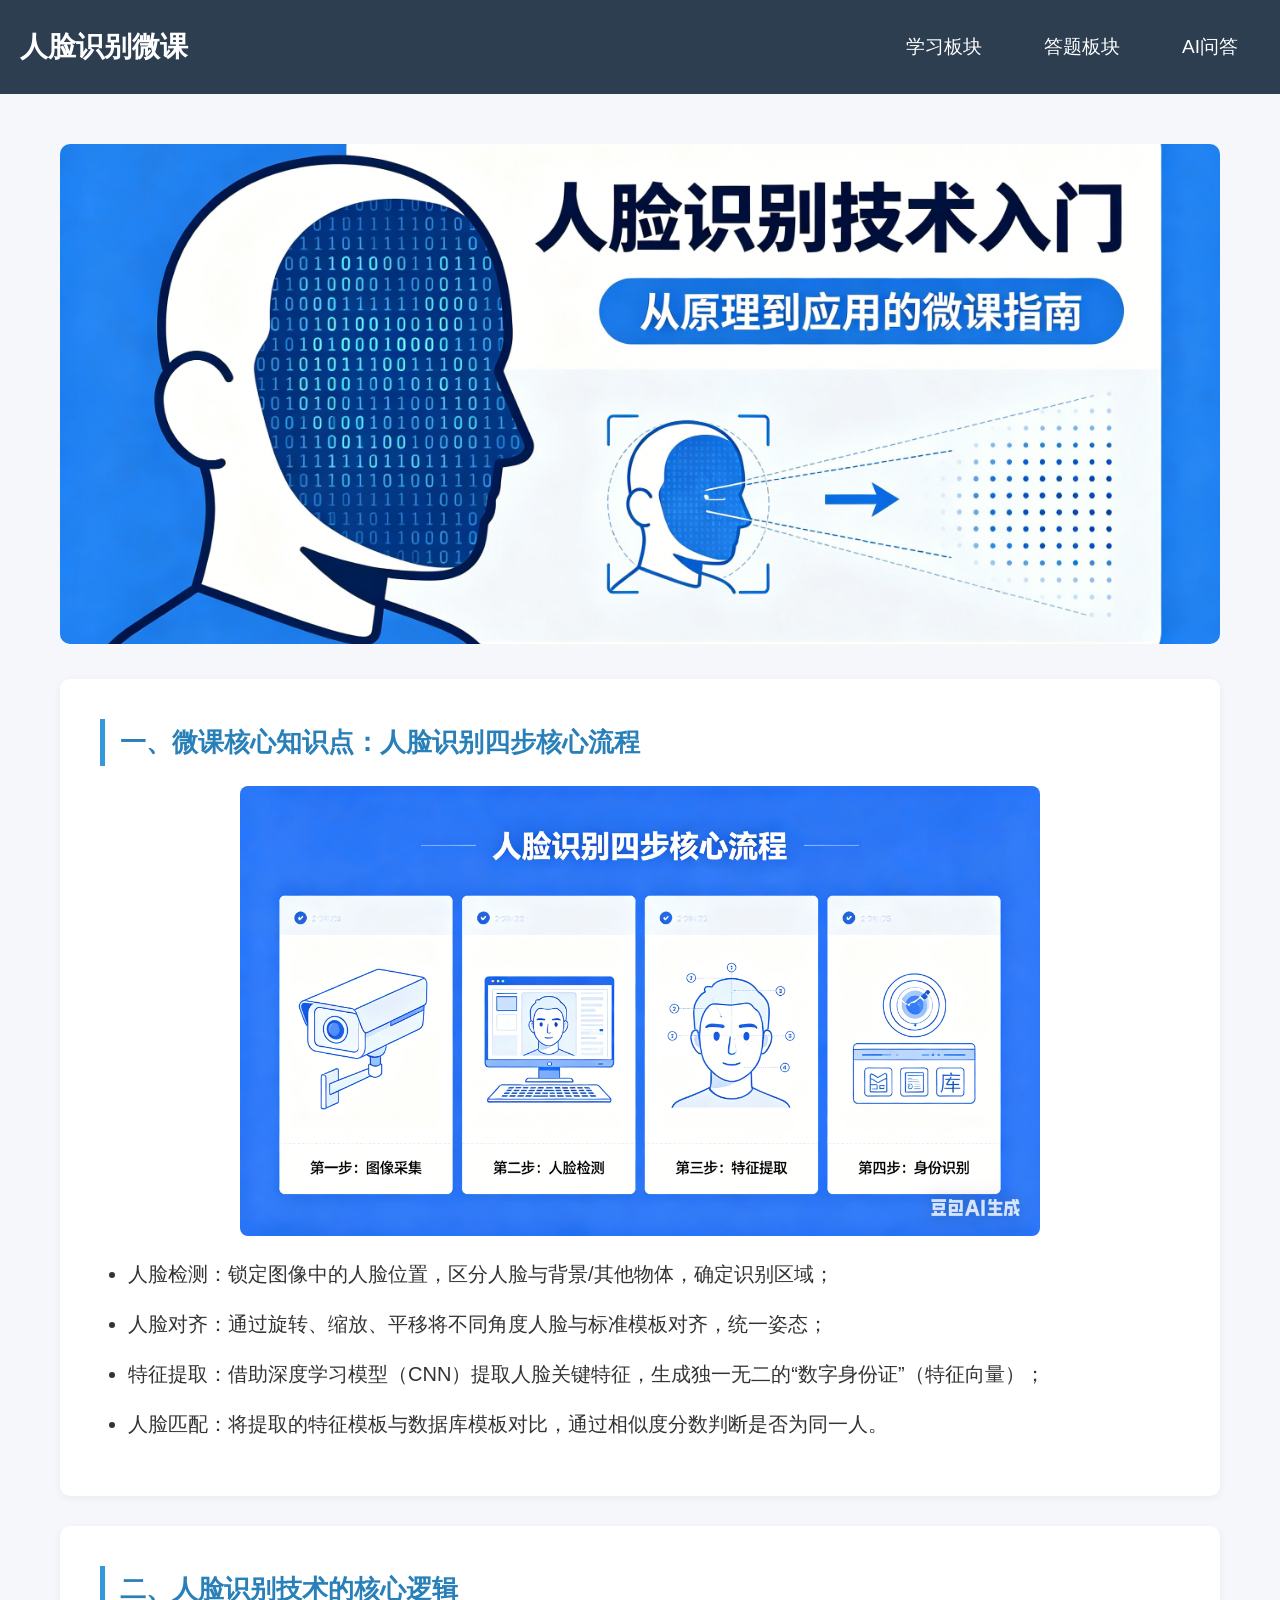
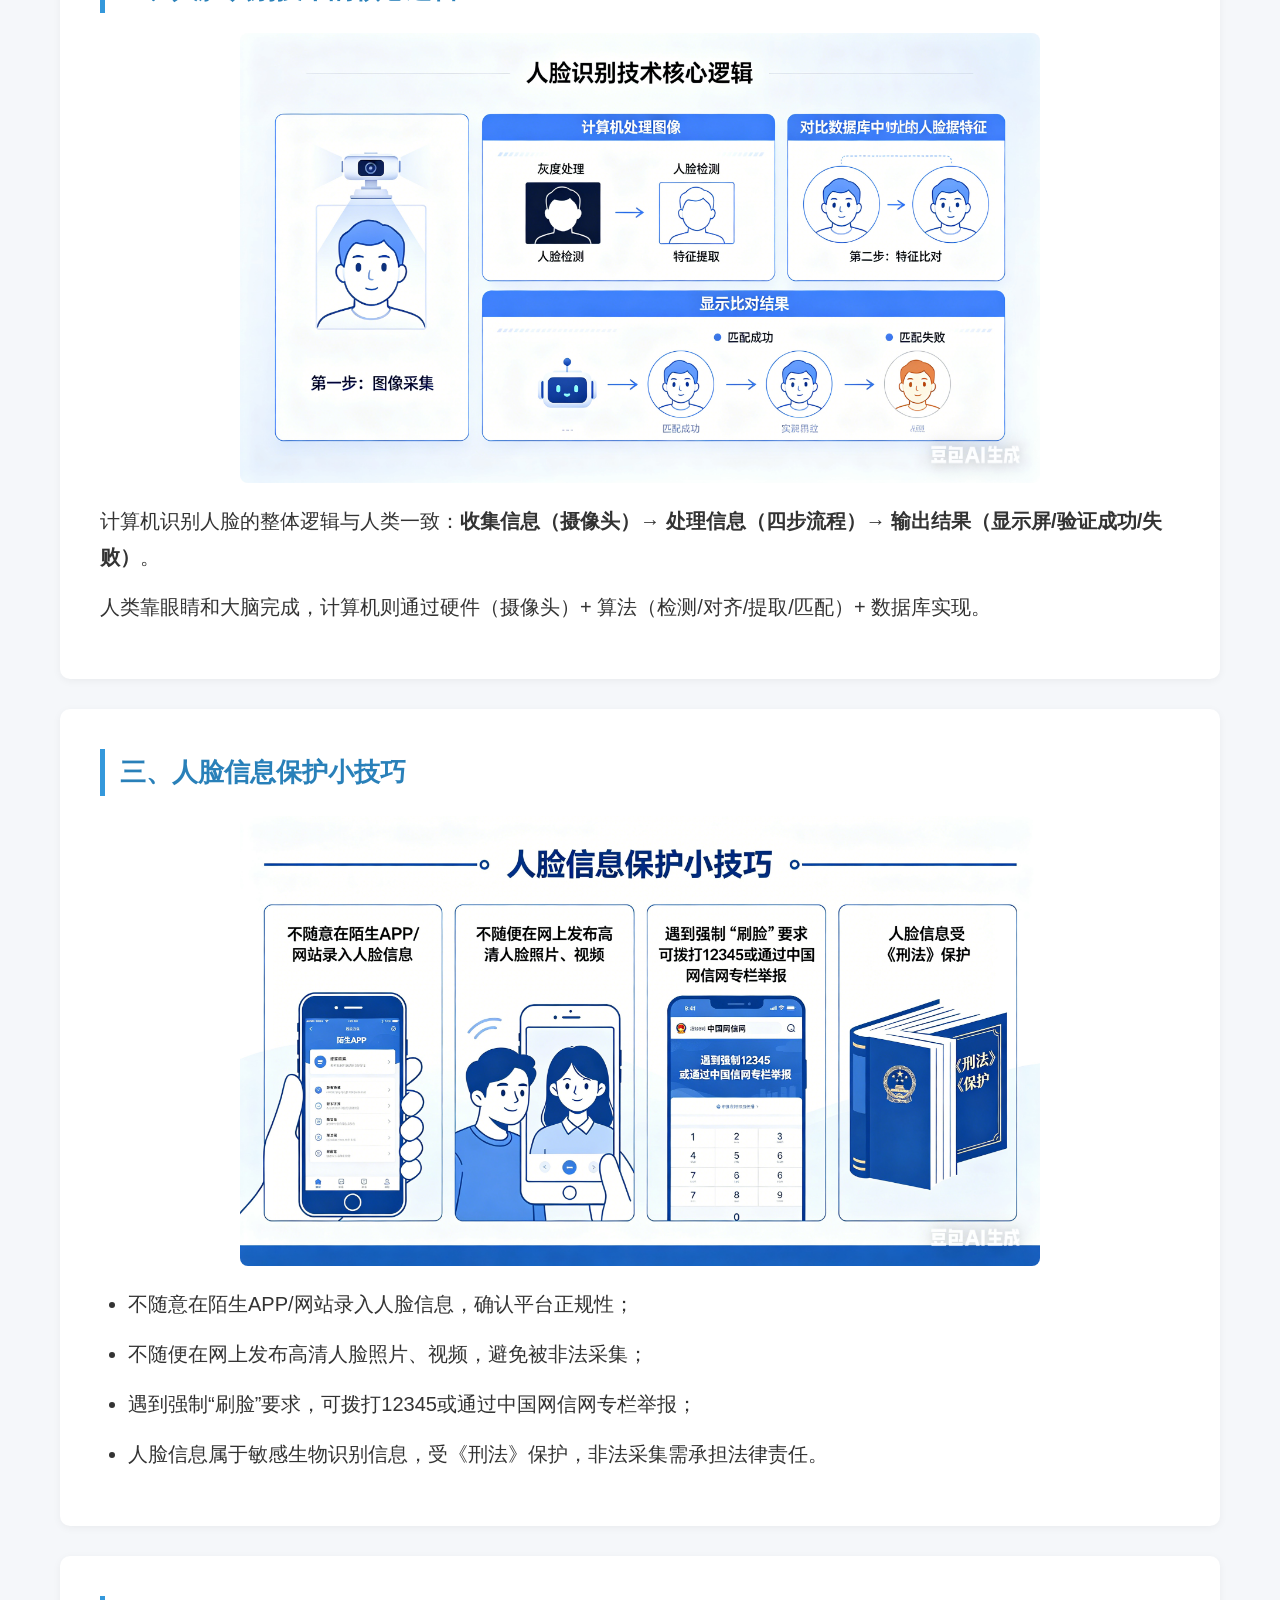
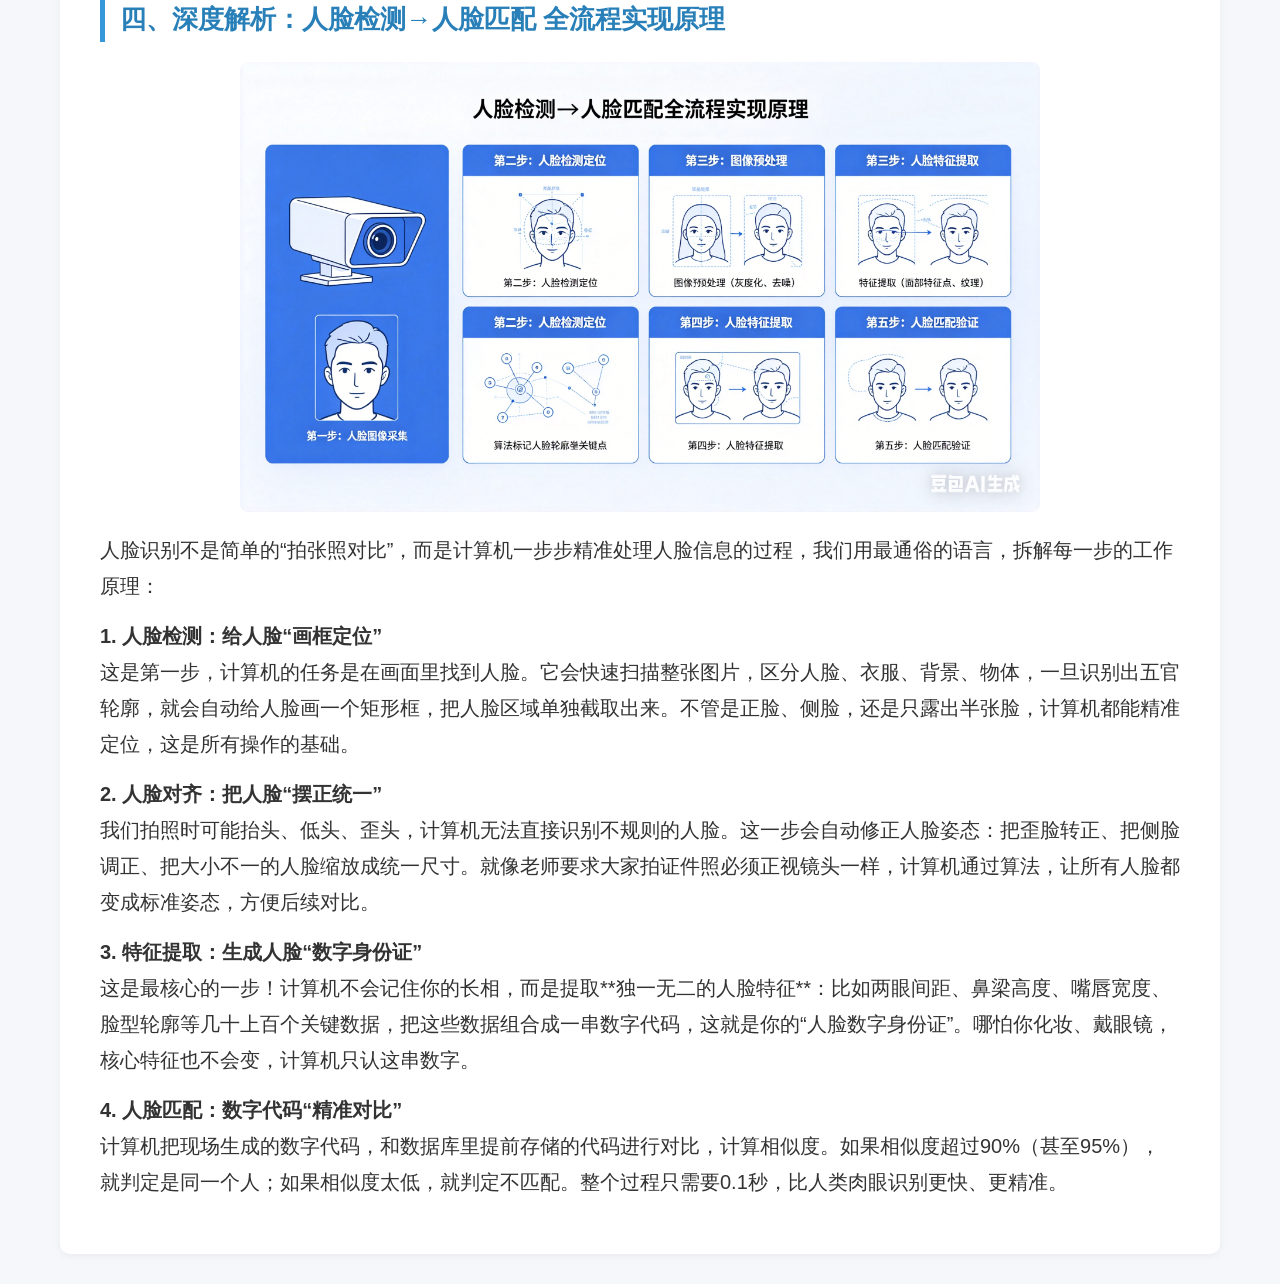
==== commit 3d7e1db2: "更新修改" ====
--- a/index.html
+++ b/index.html
@@ -22,6 +22,7 @@
                 </div>
             </div>
             <a href="./pages/exam.html">答题板块</a>
+            <a href="pages/ai.html">AI问答</a>
         </div>
     </div>
 
--- a/css/style.css
+++ b/css/style.css
@@ -6,7 +6,7 @@
     font-family: "微软雅黑", "Microsoft YaHei", sans-serif;
 }
 
-/* 全局基础样式：电脑端字体加大，手机端自适应 */
+/* 全局基础样式 */
 body {
     background-color: #f5f7fa;
     color: #333;
@@ -14,7 +14,7 @@
     line-height: 1.8;
 }
 
-/* 导航栏：固定顶部，适配双端 + 二级下拉导航 */
+/* 导航栏 */
 .header {
     background: #2c3e50;
     color: #fff;
@@ -40,7 +40,7 @@
     position: relative;
 }
 
-/* 二级下拉导航核心样式 - 彻底修复文字默认不可见问题 */
+/* 二级下拉导航（文字默认全可见） */
 .dropdown {
     position: relative;
     display: inline-block;
@@ -69,7 +69,6 @@
     top: 100%;
     left: 0;
     background-color: #ffffff;
-    /* 纯白背景，最大化对比度 */
     min-width: 180px;
     box-shadow: 0 8px 16px rgba(0, 0, 0, 0.1);
     border-radius: 6px;
@@ -77,32 +76,23 @@
     overflow: hidden;
     padding: 5px 0;
     border: 1px solid #e0e0e0;
-    /* 增加边框，下拉框更清晰 */
-}
-
-/* 核心修复：默认文字100%可见，无透明/空白问题 */
+}
+
 .dropdown-content a {
     color: #2c3e50 !important;
-    /* 强制深色文字，避免样式覆盖 */
     padding: 12px 16px;
     text-decoration: none !important;
-    /* 强制无下划线 */
     display: block;
     font-size: 16px;
     font-weight: 600;
-    /* 加粗，提升可读性 */
     background-color: #ffffff;
-    /* 纯白背景，强对比 */
     transition: all 0.2s;
     opacity: 1 !important;
-    /* 强制不透明，彻底解决空白 */
-}
-
-/* hover时交互效果（保留，不影响默认可见性） */
+}
+
 .dropdown-content a:hover {
     background-color: #3498db;
     color: #ffffff !important;
-    /* hover反色，更醒目 */
 }
 
 .dropdown-content a.active {
@@ -114,7 +104,7 @@
     display: block;
 }
 
-/* 原导航链接样式（答题板块） */
+/* 普通导航链接 */
 .nav a:not(.dropdown-btn) {
     color: #fff;
     text-decoration: none;
@@ -134,40 +124,34 @@
     opacity: 0.9;
 }
 
-/* 内容容器：居中适配 */
+/* 内容容器 */
 .content {
     max-width: 1200px;
     margin: 30px auto;
     padding: 0 20px;
 }
 
-/* 核心修复：顶部横幅图片 1920px × 500px（避免被导航栏遮挡） */
+/* 电脑端横幅（不遮挡） */
 .learn-banner {
     width: 100%;
     height: 500px;
     border-radius: 10px;
     overflow: hidden;
     margin-bottom: 35px;
-    margin-top: 20px;
-    /* 关键：增加顶部间距，避开导航栏 */
+    margin-top: 40px;
     position: relative;
     z-index: 1;
-    /* 确保层级正常，不被覆盖 */
 }
 
 .learn-banner img {
     width: 100%;
     height: 100%;
-    object-fit: contain;
-    /* 确保图片完整显示，不裁剪 */
+    object-fit: cover;
     display: block;
-    margin: 0 auto;
-    /* 图片居中，避免偏移 */
     background-color: #f5f7fa;
-    /* 图片加载过渡背景 */
-}
-
-/* 学习卡片样式 */
+}
+
+/* 学习卡片 */
 .learn-card {
     background: #fff;
     padding: 30px;
@@ -185,7 +169,7 @@
     font-weight: 600;
 }
 
-/* 其他图片样式 800px × 450px */
+/* 学习图片 800×450 */
 .learn-img {
     width: 100%;
     max-width: 800px;
@@ -207,7 +191,7 @@
     padding-left: 28px;
 }
 
-/* 答题卡片样式 */
+/* 答题卡片 */
 .exam-card {
     background: #fff;
     padding: 35px;
@@ -236,7 +220,7 @@
     line-height: 1.8;
 }
 
-/* 答题选项：双端适配，不拥挤 */
+/* 答题选项 */
 .option {
     display: flex;
     align-items: center;
@@ -259,7 +243,7 @@
     flex-shrink: 0;
 }
 
-/* 答案解析样式 */
+/* 解析 */
 .analysis {
     margin-top: 20px;
 }
@@ -312,19 +296,19 @@
     background: #27ae60;
 }
 
-/* 分数结果 */
+/* 分数 */
 .score-result {
     margin-top: 30px;
     font-size: 24px;
     font-weight: bold;
-    color: #e74c3c;
+    color: #e74c3d;
     text-align: center;
     padding: 20px;
     background: #fef9e7;
     border-radius: 8px;
 }
 
-/* 电脑端专属（大屏）：字体加大 */
+/* 电脑端 */
 @media (min-width: 768px) {
     body {
         font-size: 20px;
@@ -341,7 +325,6 @@
 
     .dropdown-content a {
         font-size: 18px;
-        /* 电脑端二级导航文字放大 */
         padding: 14px 18px;
     }
 
@@ -381,14 +364,13 @@
         font-size: 20px;
     }
 
-    /* 电脑端横幅优化：确保高度足够且不被遮挡 */
     .learn-banner {
         height: 500px;
-        margin-top: 25px;
-    }
-}
-
-/* 手机端专属（小屏）：自适应，不拥挤 */
+        margin-top: 50px;
+    }
+}
+
+/* 手机端（最终完美版：图片完整+间距紧凑+美观） */
 @media (max-width: 576px) {
     .header {
         padding: 14px 12px;
@@ -423,16 +405,23 @@
         padding: 6px 8px;
     }
 
-    /* 手机端顶部图片：按比例自适应，不拉伸 */
+    /* 🔥 核心：缩小上下间距，紧贴导航、贴近卡片，图片完整显示 */
     .learn-banner {
+        width: 100%;
         height: auto;
-        aspect-ratio: 1920 / 500;
-        margin-bottom: 25px;
-        margin-top: 15px;
-        /* 适配手机端导航栏高度 */
-    }
-
-    /* 手机端学习卡片 */
+        /* 间距调小：上8px 下12px，紧凑美观 */
+        margin-top: 8px;
+        margin-bottom: 12px;
+        border-radius: 10px;
+        overflow: hidden;
+    }
+
+    .learn-banner img {
+        width: 100%;
+        height: auto;
+        display: block;
+    }
+
     .learn-card {
         padding: 20px 15px;
     }
@@ -446,7 +435,6 @@
         font-size: 16px;
     }
 
-    /* 手机端答题卡片 */
     .exam-card {
         padding: 20px 15px;
     }
@@ -459,7 +447,6 @@
         font-size: 18px;
     }
 
-    /* 手机端选项：触控舒适 */
     .option {
         padding: 12px 14px;
         font-size: 16px;
@@ -470,7 +457,6 @@
         transform: scale(1.3);
     }
 
-    /* 手机端解析换行，不挤压 */
     .analysis-content span {
         display: block;
         margin-right: 0;
